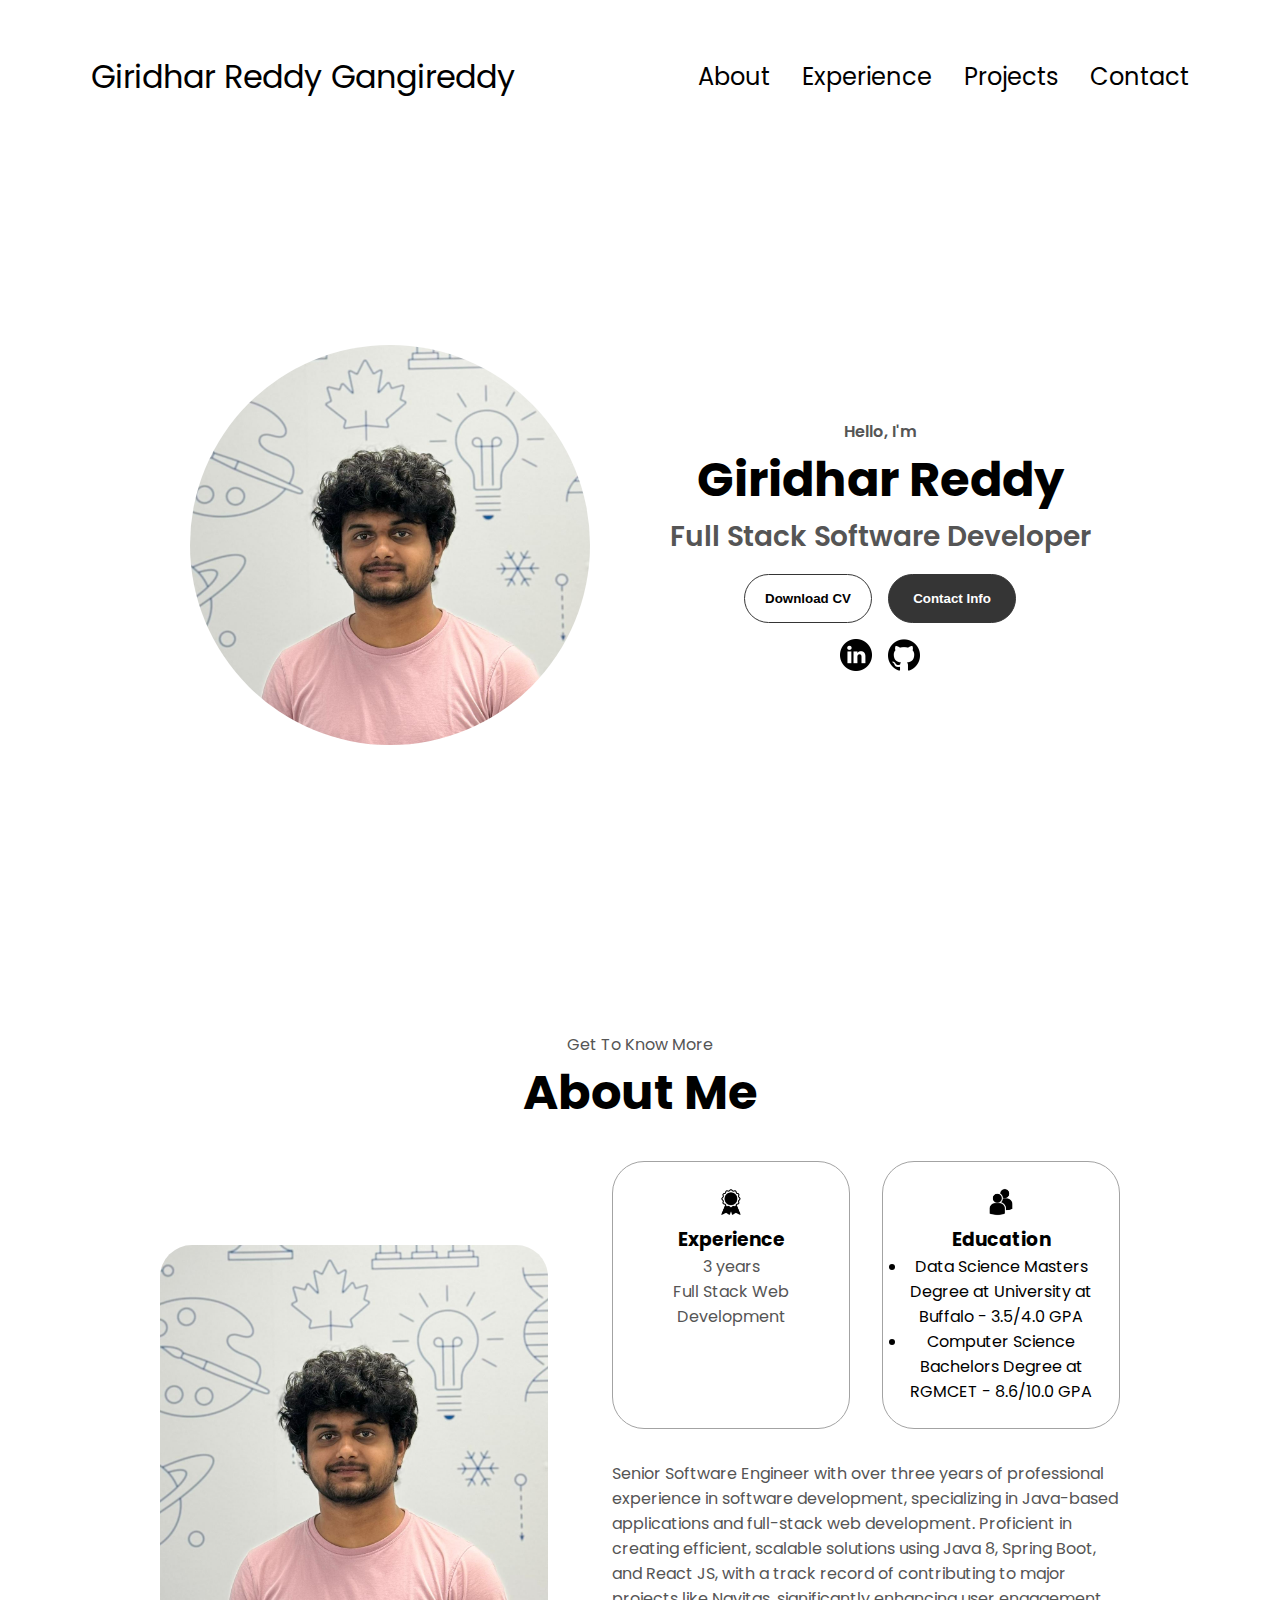
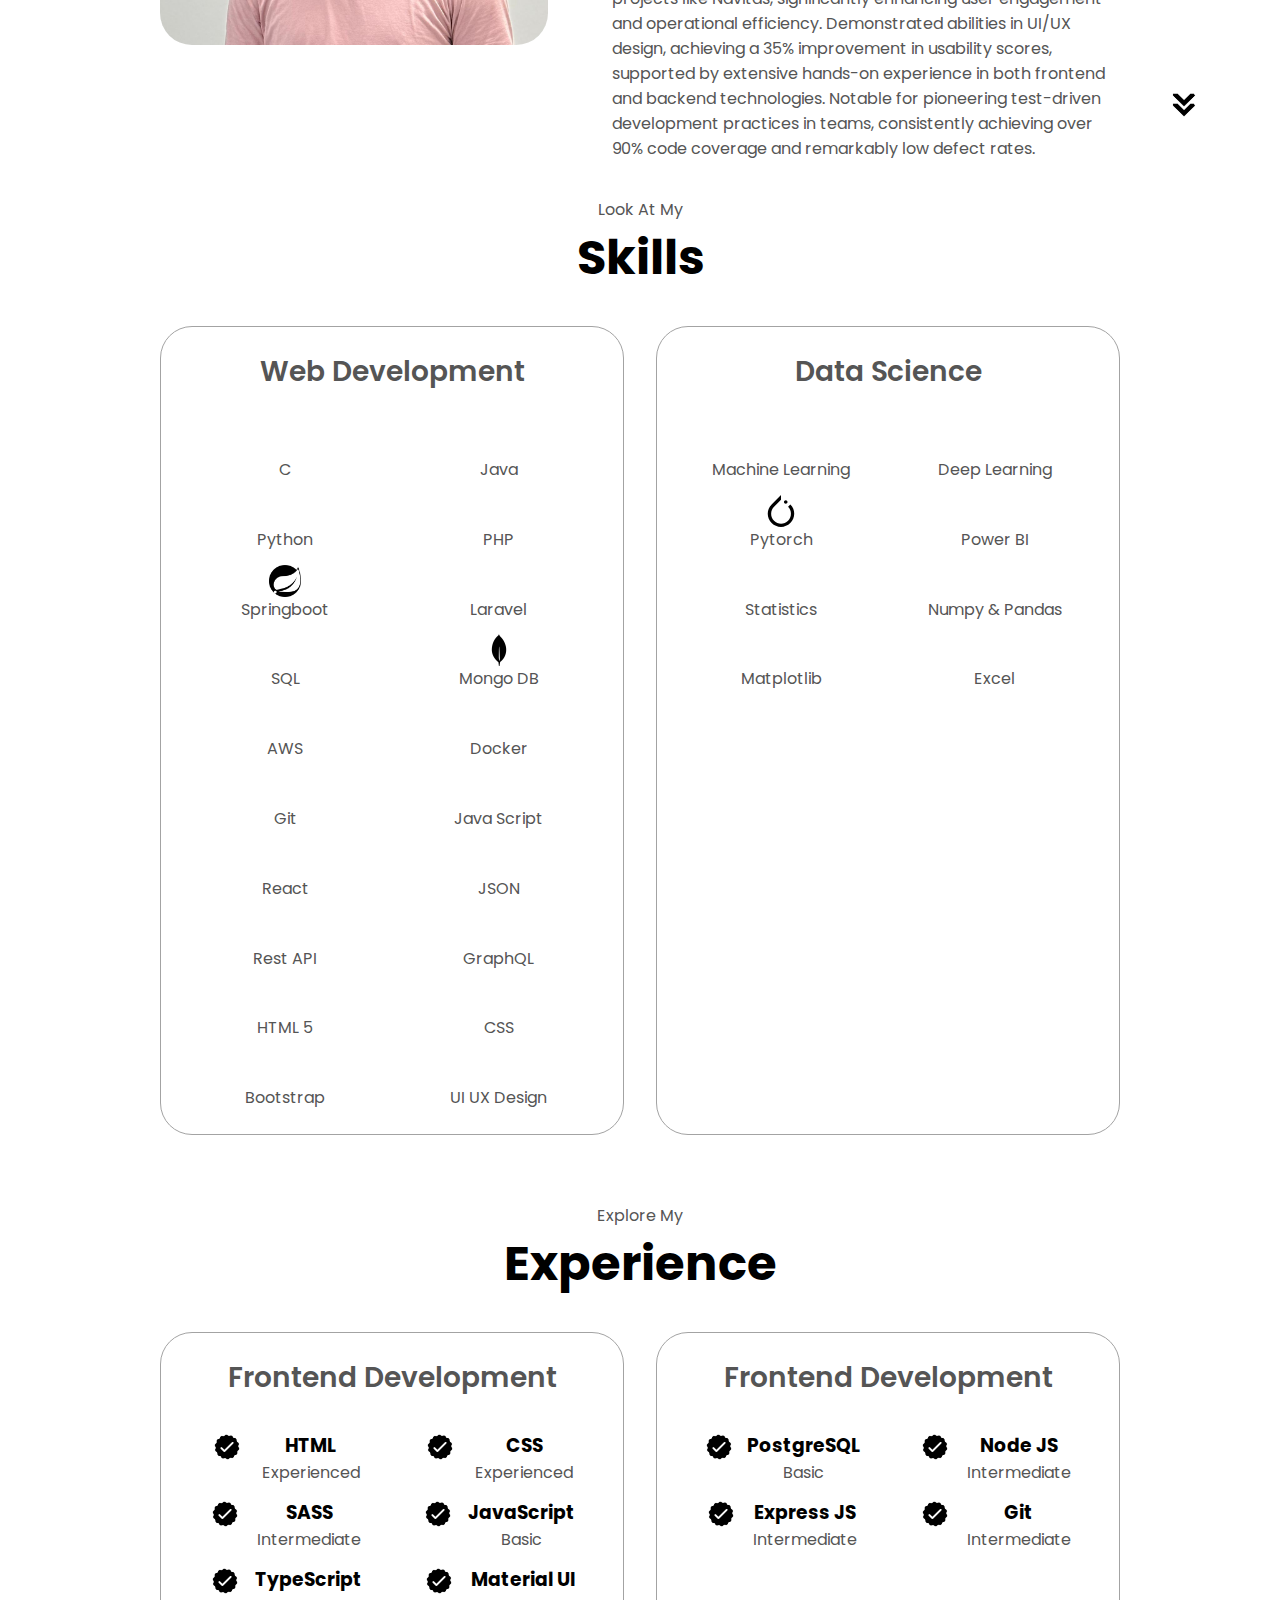
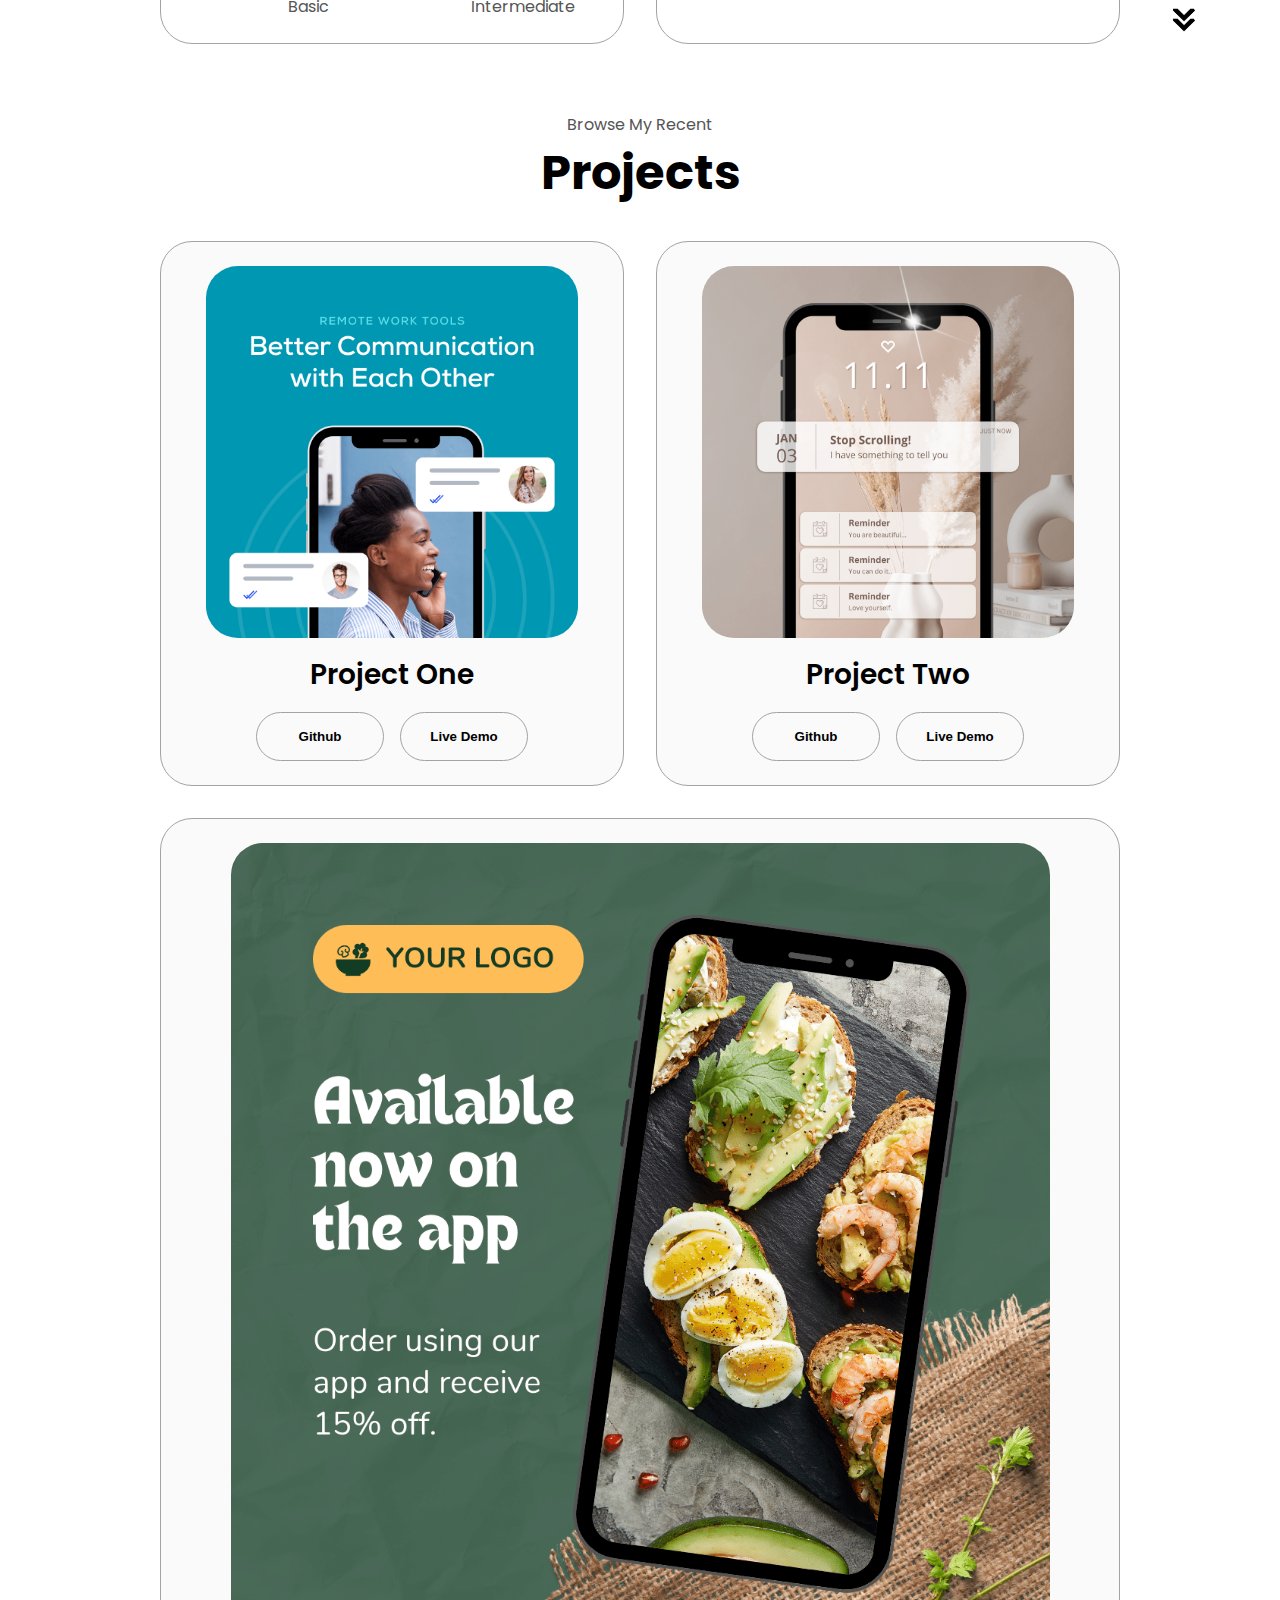
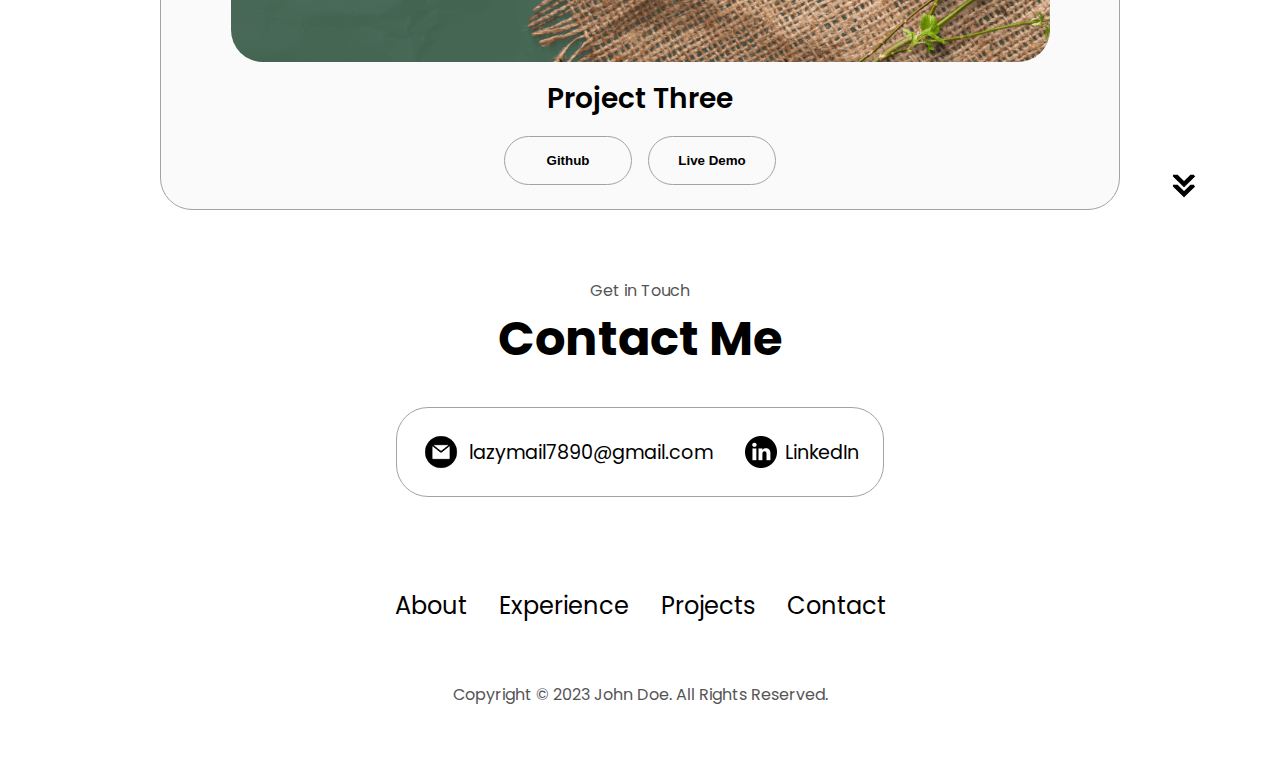
==== index.html @ 52050345 "Initial commit." ====
<!DOCTYPE html>
<html lang="en">
  <head>
    <meta charset="UTF-8" />
    <meta http-equiv="X-UA-Compatible" content="IE=edge" />
    <meta name="viewport" content="width=device-width, initial-scale=1.0" />
    <title>My Portfolio</title>
    <link rel="stylesheet" href="style.css" />
    <link rel="stylesheet" href="mediaqueries.css" />

    <link rel="stylesheet" href="https://cdnjs.cloudflare.com/ajax/libs/font-awesome/6.5.2/css/all.min.css" 
    integrity="sha512-SnH5WK+bZxgPHs44uWIX+LLJAJ9/2PkPKZ5QiAj6Ta86w+fsb2TkcmfRyVX3pBnMFcV7oQPJkl9QevSCWr3W6A==" 
    crossorigin="anonymous" referrerpolicy="no-referrer" />
  </head>
  <body>
    <nav id="desktop-nav">
      <div class="logo">Giridhar Reddy Gangireddy</div>
      <div>
        <ul class="nav-links">
          <li><a href="#about">About</a></li>
          <li><a href="#experience">Experience</a></li>
          <li><a href="#projects">Projects</a></li>
          <li><a href="#contact">Contact</a></li>
        </ul>
      </div>
    </nav>
    <nav id="hamburger-nav">
      <div class="logo">Giridhar Reddy Gangireddy</div>
      <div class="hamburger-menu">
        <div class="hamburger-icon" onclick="toggleMenu()">
          <span></span>
          <span></span>
          <span></span>
        </div>
        <div class="menu-links">
          <li><a href="#about" onclick="toggleMenu()">About</a></li>
          <li><a href="#experience" onclick="toggleMenu()">Experience</a></li>
          <li><a href="#projects" onclick="toggleMenu()">Projects</a></li>
          <li><a href="#contact" onclick="toggleMenu()">Contact</a></li>
        </div>
      </div>
    </nav>
    <section id="profile">
      <div class="section__pic-container1">
        <img style="display: inline; height: 100%; width: 100%;" src="./assets/profile-pic.jpg" alt="Giridhar Reddy profile picture" />
      </div>
      <div class="section__text">
        <p class="section__text__p1">Hello, I'm</p>
        <h1 class="title">Giridhar Reddy</h1>
        <p class="section__text__p2">Full Stack Software Developer</p>
        <div class="btn-container">
          <button
            class="btn btn-color-2"
            onclick="window.open('./assets/resumenew.pdf')"
          >
            Download CV
          </button>
          <button class="btn btn-color-1" onclick="location.href='./#contact'">
            Contact Info
          </button>
        </div>
        <div id="socials-container">
          <img
            src="./assets/linkedin.png"
            alt="My LinkedIn profile"
            class="icon"
            onclick="location.href='https://www.linkedin.com/in/giridhar-reddy/'"
          />
          <img
            src="./assets/github.png"
            alt="My Github profile"
            class="icon"
            onclick="location.href='https://github.com/giridhargg'"
          />
        </div>
      </div>
    </section>
    <section id="about">
      <p class="section__text__p1">Get To Know More</p>
      <h1 class="title">About Me</h1>
      <div class="section-container">
        <div class="section__pic-container2">
          <img
            src="./assets/profile-pic.jpg"
            alt="Profile picture"
            class="about-pic"
          />
        </div>
        <div class="about-details-container">
          <div class="about-containers">
            <div class="details-container">
              <img
                src="./assets/experience.png"
                alt="Experience icon"
                class="icon"
              />
              <h3>Experience</h3>
              <p>3 years <br />Full Stack Web Development</p>
            </div>
            <div class="details-container">
              <img
                src="./assets/education.png"
                alt="Education icon"
                class="icon"
              />
              <h3>Education</h3>
              <li>Data Science Masters Degree at University at Buffalo - 3.5/4.0 GPA</li>
              <li>Computer Science Bachelors Degree at RGMCET - 8.6/10.0 GPA</li>
              <!-- <p>Data Science Masters Degree at University at Buffalo - 3.5/4.0<br />Computer Science Bachelors Degree at RGMCET - 8.6/10.0</p> -->
            </div>
          </div>
          <div class="text-container">
            <p>
              Senior Software Engineer with over three years of professional experience in software development, 
              specializing in Java-based applications and full-stack web development. Proficient in creating efficient, 
              scalable solutions using Java 8, Spring Boot, and React JS, with a track record of contributing to major projects 
              like Navitas, significantly enhancing user engagement and operational efficiency. Demonstrated abilities in UI/UX design, 
              achieving a 35% improvement in usability scores, supported by extensive hands-on experience in both frontend and backend 
              technologies. Notable for pioneering test-driven development practices in teams, consistently achieving over 90% code 
              coverage and remarkably low defect rates.
            </p>
          </div>
        </div>
      </div>
      <img
        src="./assets/arrow.png"
        alt="Arrow icon"
        class="icon arrow"
        onclick="location.href='./#experience'"
      />
    </section>



    <section id="skills">
      <p class="section__text__p1">Look At My</p>
      <h1 class="title">Skills</h1>
      <div class="experience-details-container">
        <div class="about-containers">
          <div class="details-container">
            <h2 class="experience-sub-title">Web Development</h2>
            <div class="article-container">
              <article>             
                <div class="skill-container">
                  <i class="fa-brands fa-c icon fa-2x"></i>
                  <p>C</p>
                </div>
              </article>
              <article>             
                <div class="skill-container">
                  <i class="fa-brands fa-java icon fa-2x"></i>
                  <p>Java</p>
                </div>
              </article>
              <article>             
                <div class="skill-container">
                  <i class="fa-brands fa-python icon fa-2x"></i>
                  <p>Python</p>
                </div>
              </article>
              <article>             
                <div class="skill-container">
                  <i class="fa-brands fa-python icon fa-2x"></i>
                  <p>PHP</p>
                </div>
              </article>
              <article>
                <div class="skill-container">
                  <img
                    src="./assets/springboot.png"
                    alt="Experience icon"
                    class="icon"
                  />
                  <!-- <h3>SASS</h3> -->
                  <p>Springboot</p>
                </div>
              </article>
              <article>             
                <div class="skill-container">
                  <i class="fa-brands fa-laravel icon fa-2x"></i>
                  <p>Laravel</p>
                </div>
              </article>
              <article>             
                <div class="skill-container">
                  <i class="fa-solid fa-database icon fa-2x"></i>
                  <p>SQL</p>
                </div>
              </article>
              <article>             
                <div class="skill-container">
                  <img
                    src="./assets/mongodb-icon.png"
                    alt="Experience icon"
                    class="icon"
                  />
                  <p>Mongo DB</p>
                </div>
              </article>
              <article>             
                <div class="skill-container">
                  <i class="fa-brands fa-aws icon fa-2x"></i>
                  <p>AWS</p>
                </div>
              </article>
              <article>             
                <div class="skill-container">
                  <i class="fa-brands fa-docker icon fa-2x"></i>
                  <p>Docker</p>
                </div>
              </article>
              <article>             
                <div class="skill-container">
                  <i class="fa-brands fa-github icon fa-2x"></i>
                  <p>Git</p>
                </div>
              </article>
              <article>             
                <div class="skill-container">
                  <i class="fa-brands fa-js icon fa-2x"></i>
                  <p>Java Script</p>
                </div>
              </article>
              <article>             
                <div class="skill-container">
                  <i class="fa-brands fa-react icon fa-2x"></i>
                  <p>React</p>
                </div>
              </article>
              <article>             
                <div class="skill-container">
                  <i class="fa-solid fa-code icon fa-2x"></i>
                  <p>JSON</p>
                </div>
              </article>
              <article>             
                <div class="skill-container">
                  <i class="fa-solid fa-gears icon fa-2x"></i>
                  <p>Rest API</p>
                </div>
              </article>
              <article>             
                <div class="skill-container">
                  <i class="fa-solid fa-circle-nodes icon fa-2x"></i>
                  <p>GraphQL</p>
                </div>
              </article>
              <article>             
                <div class="skill-container">
                  <i class="fa-brands fa-html5 icon fa-2x"></i>
                  <p>HTML 5</p>
                </div>
              </article>
              <article>             
                <div class="skill-container">
                  <i class="fa-brands fa-css3-alt icon fa-2x"></i>
                  <p>CSS</p>
                </div>
              </article>
              <article>             
                <div class="skill-container">
                  <i class="fa-brands fa-bootstrap icon fa-2x"></i>
                  <p>Bootstrap</p>
                </div>
              </article>
              <article>             
                <div class="skill-container">
                  <i class="fa-brands fa-uikit icon fa-2x"></i>
                  <p>UI UX Design</p>
                </div>
              </article>
            </div>
          </div>
          
          <div class="details-container">
            <h2 class="experience-sub-title">Data Science</h2>
            <div class="article-container">
              <article>             
                <div class="skill-container">
                  <i class="fa-solid fa-microchip icon fa-2x"></i>
                  <p>Machine Learning</p>
                </div>
              </article>
              <article>             
                <div class="skill-container">
                  <i class="fa-solid fa-code-branch icon fa-2x"></i>
                  <p>Deep Learning</p>
                </div>
              </article>
              <article>             
                <div class="skill-container">
                  <img
                    src="./assets/pytorch-icon.svg"
                    alt="Experience icon"
                    class="icon"
                  />
                  <p>Pytorch</p>
                </div>
              </article>
              <article>             
                <div class="skill-container">
                  <i class="fa-solid fa-chart-area icon fa-2x"></i>
                  <p>Power BI</p>
                </div>
              </article>
              <article>             
                <div class="skill-container">
                  <i class="fa-solid fa-chart-simple icon fa-2x"></i>
                  <p>Statistics</p>
                </div>
              </article>
              <article>             
                <div class="skill-container">
                  <i class="fa-solid fa-cubes icon fa-2x"></i>
                  <p>Numpy & Pandas</p>
                </div>
              </article>
              <article>             
                <div class="skill-container">
                  <i class="fa-solid fa-chart-pie icon fa-2x"></i>
                  <p>Matplotlib</p>
                </div>
              </article>
              <article>             
                <div class="skill-container">
                  <i class="fa-solid fa-file-excel icon fa-2x"></i>
                  <p>Excel</p>
                </div>
              </article>
            </div>
          </div>

        </div>
      </div>
      <img
        src="./assets/arrow.png"
        alt="Arrow icon"
        class="icon arrow"
        onclick="location.href='./#projects'"
      />
    </section>




    <section id="experience">
      <p class="section__text__p1">Explore My</p>
      <h1 class="title">Experience</h1>
      <div class="experience-details-container">
        <div class="about-containers">
          <div class="details-container">
            <h2 class="experience-sub-title">Frontend Development</h2>
            <div class="article-container">
              <article>
                <img
                  src="./assets/checkmark.png"
                  alt="Experience icon"
                  class="icon"
                />
                <div>
                  <h3>HTML</h3>
                  <p>Experienced</p>
                </div>
              </article>
              <article>
                <img
                  src="./assets/checkmark.png"
                  alt="Experience icon"
                  class="icon"
                />
                <div>
                  <h3>CSS</h3>
                  <p>Experienced</p>
                </div>
              </article>
              <article>
                <img
                  src="./assets/checkmark.png"
                  alt="Experience icon"
                  class="icon"
                />
                <div>
                  <h3>SASS</h3>
                  <p>Intermediate</p>
                </div>
              </article>
              <article>
                <img
                  src="./assets/checkmark.png"
                  alt="Experience icon"
                  class="icon"
                />
                <div>
                  <h3>JavaScript</h3>
                  <p>Basic</p>
                </div>
              </article>
              <article>
                <img
                  src="./assets/checkmark.png"
                  alt="Experience icon"
                  class="icon"
                />
                <div>
                  <h3>TypeScript</h3>
                  <p>Basic</p>
                </div>
              </article>
              <article>
                <img
                  src="./assets/checkmark.png"
                  alt="Experience icon"
                  class="icon"
                />
                <div>
                  <h3>Material UI</h3>
                  <p>Intermediate</p>
                </div>
              </article>
            </div>
          </div>
          <div class="details-container">
            <h2 class="experience-sub-title">Frontend Development</h2>
            <div class="article-container">
              <article>
                <img
                  src="./assets/checkmark.png"
                  alt="Experience icon"
                  class="icon"
                />
                <div>
                  <h3>PostgreSQL</h3>
                  <p>Basic</p>
                </div>
              </article>
              <article>
                <img
                  src="./assets/checkmark.png"
                  alt="Experience icon"
                  class="icon"
                />
                <div>
                  <h3>Node JS</h3>
                  <p>Intermediate</p>
                </div>
              </article>
              <article>
                <img
                  src="./assets/checkmark.png"
                  alt="Experience icon"
                  class="icon"
                />
                <div>
                  <h3>Express JS</h3>
                  <p>Intermediate</p>
                </div>
              </article>
              <article>
                <img
                  src="./assets/checkmark.png"
                  alt="Experience icon"
                  class="icon"
                />
                <div>
                  <h3>Git</h3>
                  <p>Intermediate</p>
                </div>
              </article>
            </div>
          </div>
        </div>
      </div>
      <img
        src="./assets/arrow.png"
        alt="Arrow icon"
        class="icon arrow"
        onclick="location.href='./#projects'"
      />
    </section>
    <section id="projects">
      <p class="section__text__p1">Browse My Recent</p>
      <h1 class="title">Projects</h1>
      <div class="experience-details-container">
        <div class="about-containers">
          <div class="details-container color-container">
            <div class="article-container">
              <img
                src="./assets/project-1.png"
                alt="Project 1"
                class="project-img"
              />
            </div>
            <h2 class="experience-sub-title project-title">Project One</h2>
            <div class="btn-container">
              <button
                class="btn btn-color-2 project-btn"
                onclick="location.href='https://github.com/'"
              >
                Github
              </button>
              <button
                class="btn btn-color-2 project-btn"
                onclick="location.href='https://github.com/'"
              >
                Live Demo
              </button>
            </div>
          </div>
          <div class="details-container color-container">
            <div class="article-container">
              <img
                src="./assets/project-2.png"
                alt="Project 2"
                class="project-img"
              />
            </div>
            <h2 class="experience-sub-title project-title">Project Two</h2>
            <div class="btn-container">
              <button
                class="btn btn-color-2 project-btn"
                onclick="location.href='https://github.com/'"
              >
                Github
              </button>
              <button
                class="btn btn-color-2 project-btn"
                onclick="location.href='https://github.com/'"
              >
                Live Demo
              </button>
            </div>
          </div>
          <div class="details-container color-container">
            <div class="article-container">
              <img
                src="./assets/project-3.png"
                alt="Project 3"
                class="project-img"
              />
            </div>
            <h2 class="experience-sub-title project-title">Project Three</h2>
            <div class="btn-container">
              <button
                class="btn btn-color-2 project-btn"
                onclick="location.href='https://github.com/'"
              >
                Github
              </button>
              <button
                class="btn btn-color-2 project-btn"
                onclick="location.href='https://github.com/'"
              >
                Live Demo
              </button>
            </div>
          </div>
        </div>
      </div>
      <img
        src="./assets/arrow.png"
        alt="Arrow icon"
        class="icon arrow"
        onclick="location.href='./#contact'"
      />
    </section>
    <section id="contact">
      <p class="section__text__p1">Get in Touch</p>
      <h1 class="title">Contact Me</h1>
      <div class="contact-info-upper-container">
        <div class="contact-info-container">
          <img
            src="./assets/email.png"
            alt="Email icon"
            class="icon contact-icon email-icon"
          />
          <p><a href="mailto:lazymail7890@gmail.com">lazymail7890@gmail.com</a></p>
        </div>
        <div class="contact-info-container">
          <img
            src="./assets/linkedin.png"
            alt="LinkedIn icon"
            class="icon contact-icon"
          />
          <p><a href="https://www.linkedin.com/in/giridhar-reddy/">LinkedIn</a></p>
        </div>
      </div>
    </section>
    <footer>
      <nav>
        <div class="nav-links-container">
          <ul class="nav-links">
            <li><a href="#about">About</a></li>
            <li><a href="#experience">Experience</a></li>
            <li><a href="#projects">Projects</a></li>
            <li><a href="#contact">Contact</a></li>
          </ul>
        </div>
      </nav>
      <p>Copyright &#169; 2023 John Doe. All Rights Reserved.</p>
    </footer>
    <script src="script.js"></script>
  </body>
</html>
---- style.css ----
/* GENERAL */

@import url("https://fonts.googleapis.com/css2?family=Poppins:wght@300;400;500;600&display=swap");

* {
  margin: 0;
  padding: 0;
}

body {
  font-family: "Poppins", sans-serif;
}

html {
  scroll-behavior: smooth;
}

p {
  color: rgb(85, 85, 85);
}

/* TRANSITION */

a,
.btn {
  transition: all 300ms ease;
}

/* DESKTOP NAV */

nav,
.nav-links {
  display: flex;
}

nav {
  justify-content: space-around;
  align-items: center;
  height: 17vh;
}

.nav-links {
  gap: 2rem;
  list-style: none;
  font-size: 1.5rem;
}

a {
  color: black;
  text-decoration: none;
  text-decoration-color: white;
}

a:hover {
  color: grey;
  text-decoration: underline;
  text-underline-offset: 1rem;
  text-decoration-color: rgb(181, 181, 181);
}

.logo {
  font-size: 2rem;
}

.logo:hover {
  cursor: default;
}

/* HAMBURGER MENU */

#hamburger-nav {
  display: none;
}

.hamburger-menu {
  position: relative;
  display: inline-block;
}

.hamburger-icon {
  display: flex;
  flex-direction: column;
  justify-content: space-between;
  height: 24px;
  width: 30px;
  cursor: pointer;
}

.hamburger-icon span {
  width: 100%;
  height: 2px;
  background-color: black;
  transition: all 0.3 ease-in-out;
}

.menu-links {
  position: absolute;
  top: 100%;
  right: 0;
  background-color: white;
  width: fit-content;
  max-height: 0;
  overflow: hidden;
  transition: all 0.3 ease-in-out;
}

.menu-links a {
  display: block;
  padding: 10px;
  text-align: center;
  font-size: 1.5rem;
  color: black;
  text-decoration: none;
  transition: all 0.3 ease-in-out;
}

.menu-links li {
  list-style: none;
}

.menu-links.open {
  max-height: 300px;
}

.hamburger-icon.open span:first-child {
  transform: rotate(45deg) translate(10px, 5px);
}

.hamburger-icon.open span:nth-child(2) {
  opacity: 0;
}

.hamburger-icon.open span:last-child {
  transform: rotate(-45deg) translate(10px, -5px);
}

.hamburger-icon span:first-child {
  transform: none;
}

.hamburger-icon span:first-child {
  opacity: 1;
}

.hamburger-icon span:first-child {
  transform: none;
}

/* SECTIONS */

section {
  padding-top: 4vh;
  /* height: 96vh; */
  margin: 0 10rem;
  box-sizing: border-box;
  min-height: fit-content;
}

.section-container {
  display: flex;
}

/* PROFILE SECTION */

#profile {
  display: flex;
  justify-content: center;
  gap: 5rem;
  height: 80vh;
}

.section__pic-container1 {
  display: flex;
  height: 400px;
  width: 400px;
  margin: auto 0;
  border-radius: 50%;
  overflow: hidden;
}

.section__text {
  align-self: center;
  text-align: center;
}

.section__text p {
  font-weight: 600;
}

.section__text__p1 {
  text-align: center;
}

.section__text__p2 {
  font-size: 1.75rem;
  margin-bottom: 1rem;
}

.title {
  font-size: 3rem;
  text-align: center;
}

#socials-container {
  display: flex;
  justify-content: center;
  margin-top: 1rem;
  gap: 1rem;
}

/* ICONS */

.icon {
  cursor: pointer;
  height: 2rem;
}

/* BUTTONS */

.btn-container {
  display: flex;
  justify-content: center;
  gap: 1rem;
}

.btn {
  font-weight: 600;
  transition: all 300ms ease;
  padding: 1rem;
  width: 8rem;
  border-radius: 2rem;
}

.btn-color-1,
.btn-color-2 {
  border: rgb(53, 53, 53) 0.1rem solid;
}

.btn-color-1:hover,
.btn-color-2:hover {
  cursor: pointer;
}

.btn-color-1,
.btn-color-2:hover {
  background: rgb(53, 53, 53);
  color: white;
}

.btn-color-1:hover {
  background: rgb(0, 0, 0);
}

.btn-color-2 {
  background: none;
}

.btn-color-2:hover {
  border: rgb(255, 255, 255) 0.1rem solid;
}

.btn-container {
  gap: 1rem;
}

/* ABOUT SECTION */

#about {
  position: relative;
}

.about-containers {
  gap: 2rem;
  margin-bottom: 2rem;
  margin-top: 2rem;
}

.about-details-container {
  justify-content: center;
  flex-direction: column;
}

.about-containers,
.about-details-container {
  display: flex;
}

.about-pic {
  border-radius: 2rem;
}

.arrow {
  position: absolute;
  right: -5rem;
  bottom: 2.5rem;
}

.details-container {
  padding: 1.5rem;
  flex: 1;
  background: white;
  border-radius: 2rem;
  border: rgb(53, 53, 53) 0.1rem solid;
  border-color: rgb(163, 163, 163);
  text-align: center;
}

.section-container {
  gap: 4rem;
  height: 80%;
}

.section__pic-container2 {
  display: flex;
  height: 400px;
  width: 400px;
  margin: auto 0;
  height: 400px;
  width: 400px;
  margin: auto 0;
  border-radius: 50%;
}

/* EXPERIENCE SECTION */

#experience {
  position: relative;
}

.experience-sub-title {
  color: rgb(85, 85, 85);
  font-weight: 600;
  font-size: 1.75rem;
  margin-bottom: 2rem;
}

.experience-details-container {
  display: flex;
  justify-content: center;
  flex-direction: column;
}

.article-container {
  display: flex;
  /* text-align: initial; */
  flex-wrap: wrap;
  flex-direction: row;
  gap: 0.8rem;
  justify-content: space-around;
}

article {
  display: flex;
  width: 10rem;
  justify-content: space-around;
  gap: 0.5rem;
}

article .icon {
  cursor: default;
}

/* PROJECTS SECTION */

#projects {
  position: relative;
}

.color-container {
  border-color: rgb(163, 163, 163);
  background: rgb(250, 250, 250);
}

.project-img {
  border-radius: 2rem;
  width: 90%;
  height: 90%;
}

.project-title {
  margin: 1rem;
  color: black;
}

.project-btn {
  color: black;
  border-color: rgb(163, 163, 163);
}

/* CONTACT */

#contact {
  display: flex;
  justify-content: center;
  flex-direction: column;
  height: 70vh;
}

.contact-info-upper-container {
  display: flex;
  justify-content: center;
  border-radius: 2rem;
  border: rgb(53, 53, 53) 0.1rem solid;
  border-color: rgb(163, 163, 163);
  background: (250, 250, 250);
  margin: 2rem auto;
  padding: 0.5rem;
}

.contact-info-container {
  display: flex;
  align-items: center;
  justify-content: center;
  gap: 0.5rem;
  margin: 1rem;
}

.contact-info-container p {
  font-size: larger;
}

.contact-icon {
  cursor: default;
}

.email-icon {
  height: 2.5rem;
}

/* FOOTER SECTION */

footer {
  height: 26vh;
  margin: 0 1rem;
}

footer p {
  text-align: center;
}



.skill-container {
  display: inline-flex; 
  flex-direction: column; 
  align-items: center; 
  justify-content: center;
}
---- mediaqueries.css ----
@media screen and (max-width: 1400px) {
  #profile {
    height: 83vh;
    margin-bottom: 6rem;
  }
  .about-containers {
    flex-wrap: wrap;
  }
  #contact,
  #projects {
    height: fit-content;
  }
}

@media screen and (max-width: 1200px) {
  #desktop-nav {
    display: none;
  }
  #hamburger-nav {
    display: flex;
  }
  #experience,
  .experience-details-container {
    margin-top: 2rem;
  }
  #profile,
  .section-container {
    display: block;
  }
  .arrow {
    display: none;
  }
  section,
  .section-container {
    height: fit-content;
  }
  section {
    margin: 0 5%;
  }
  .section__pic-container {
    width: 275px;
    height: 275px;
    margin: 0 auto 2rem;
  }
  .about-containers {
    margin-top: 0;
  }
}

@media screen and (max-width: 600px) {
  #contact,
  footer {
    height: 40vh;
  }
  #profile {
    height: 83vh;
    margin-bottom: 0;
  }
  article {
    font-size: 1rem;
  }
  footer nav {
    height: fit-content;
    margin-bottom: 2rem;
  }
  .about-containers,
  .contact-info-upper-container,
  .btn-container {
    flex-wrap: wrap;
  }
  .contact-info-container {
    margin: 0;
  }
  .contact-info-container p,
  .nav-links li a {
    font-size: 1rem;
  }
  .experience-sub-title {
    font-size: 1.25rem;
  }
  .logo {
    font-size: 1.5rem;
  }
  .nav-links {
    flex-direction: column;
    gap: 0.5rem;
    text-align: center;
  }
  .section__pic-container {
    width: auto;
    height: 46vw;
    justify-content: center;
  }
  .section__text__p2 {
    font-size: 1.25rem;
  }
  .title {
    font-size: 2rem;
  }
  .text-container {
    text-align: justify;
  }
}
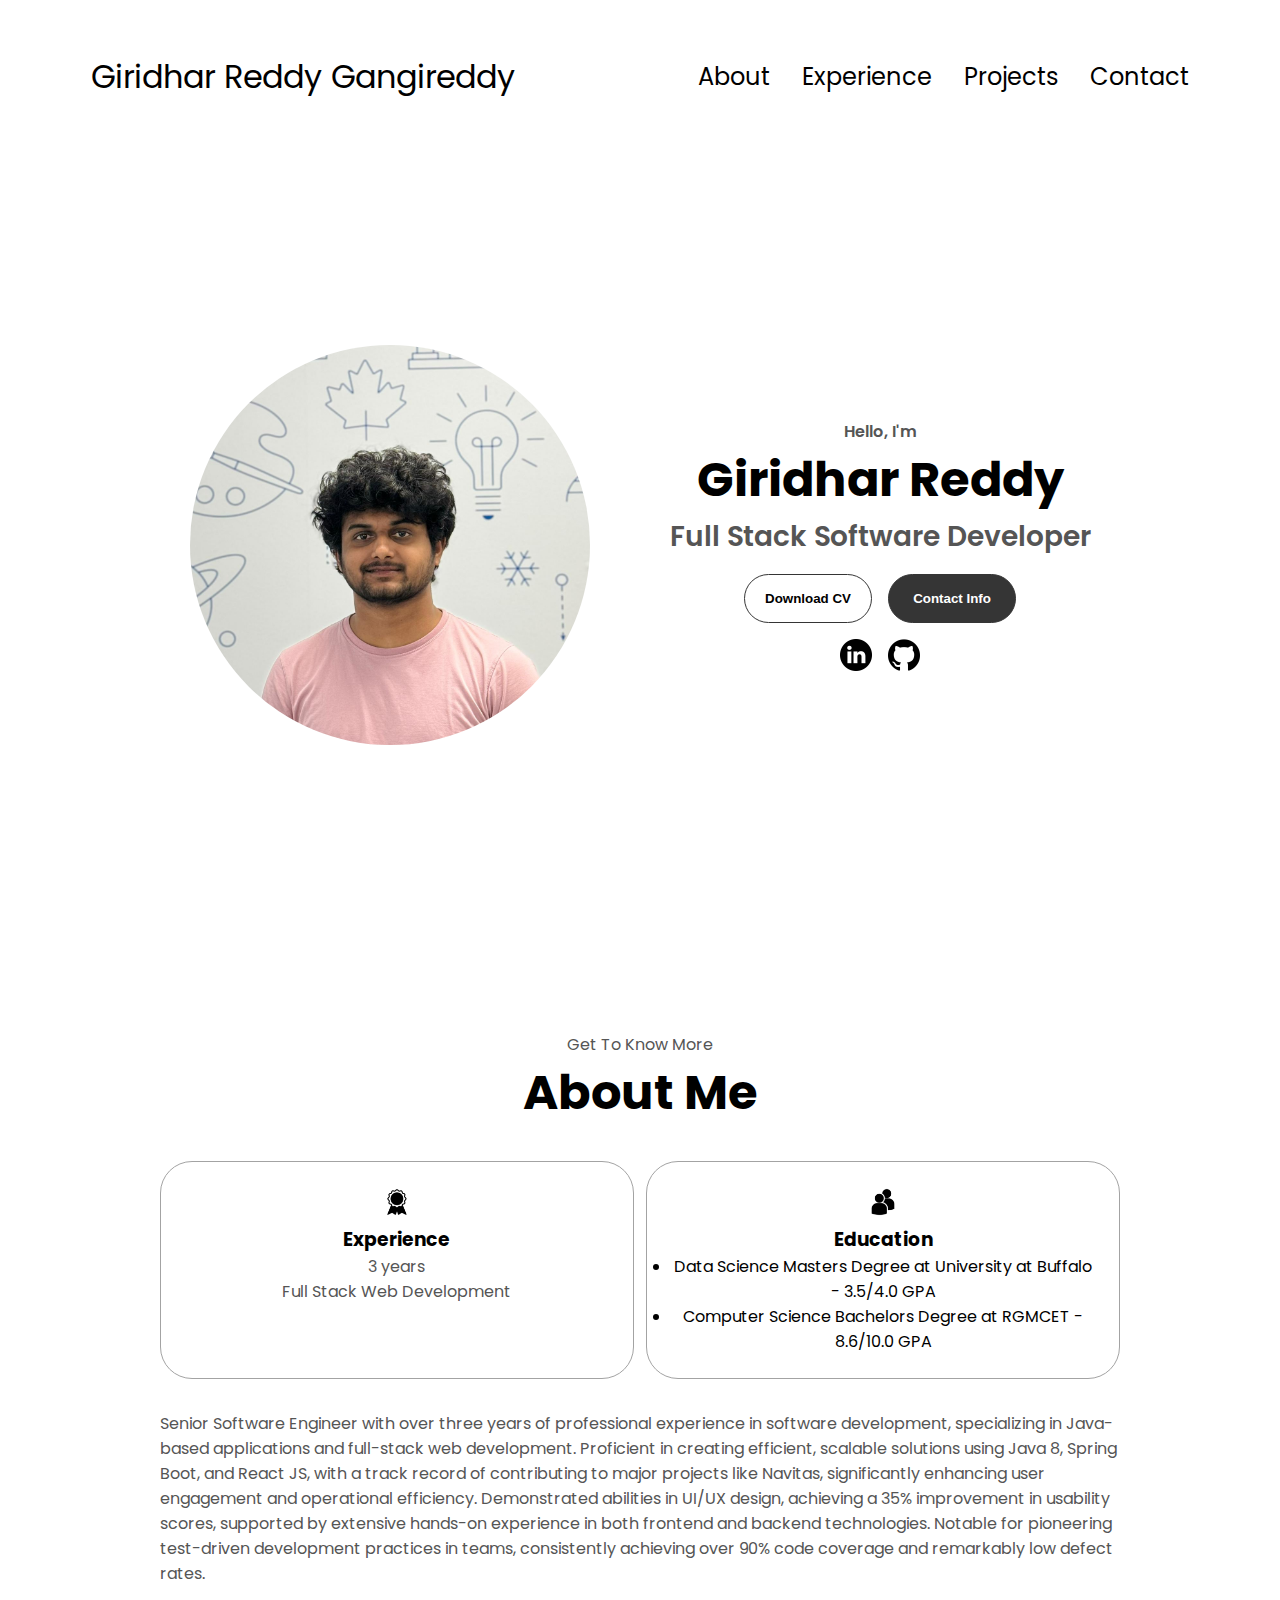
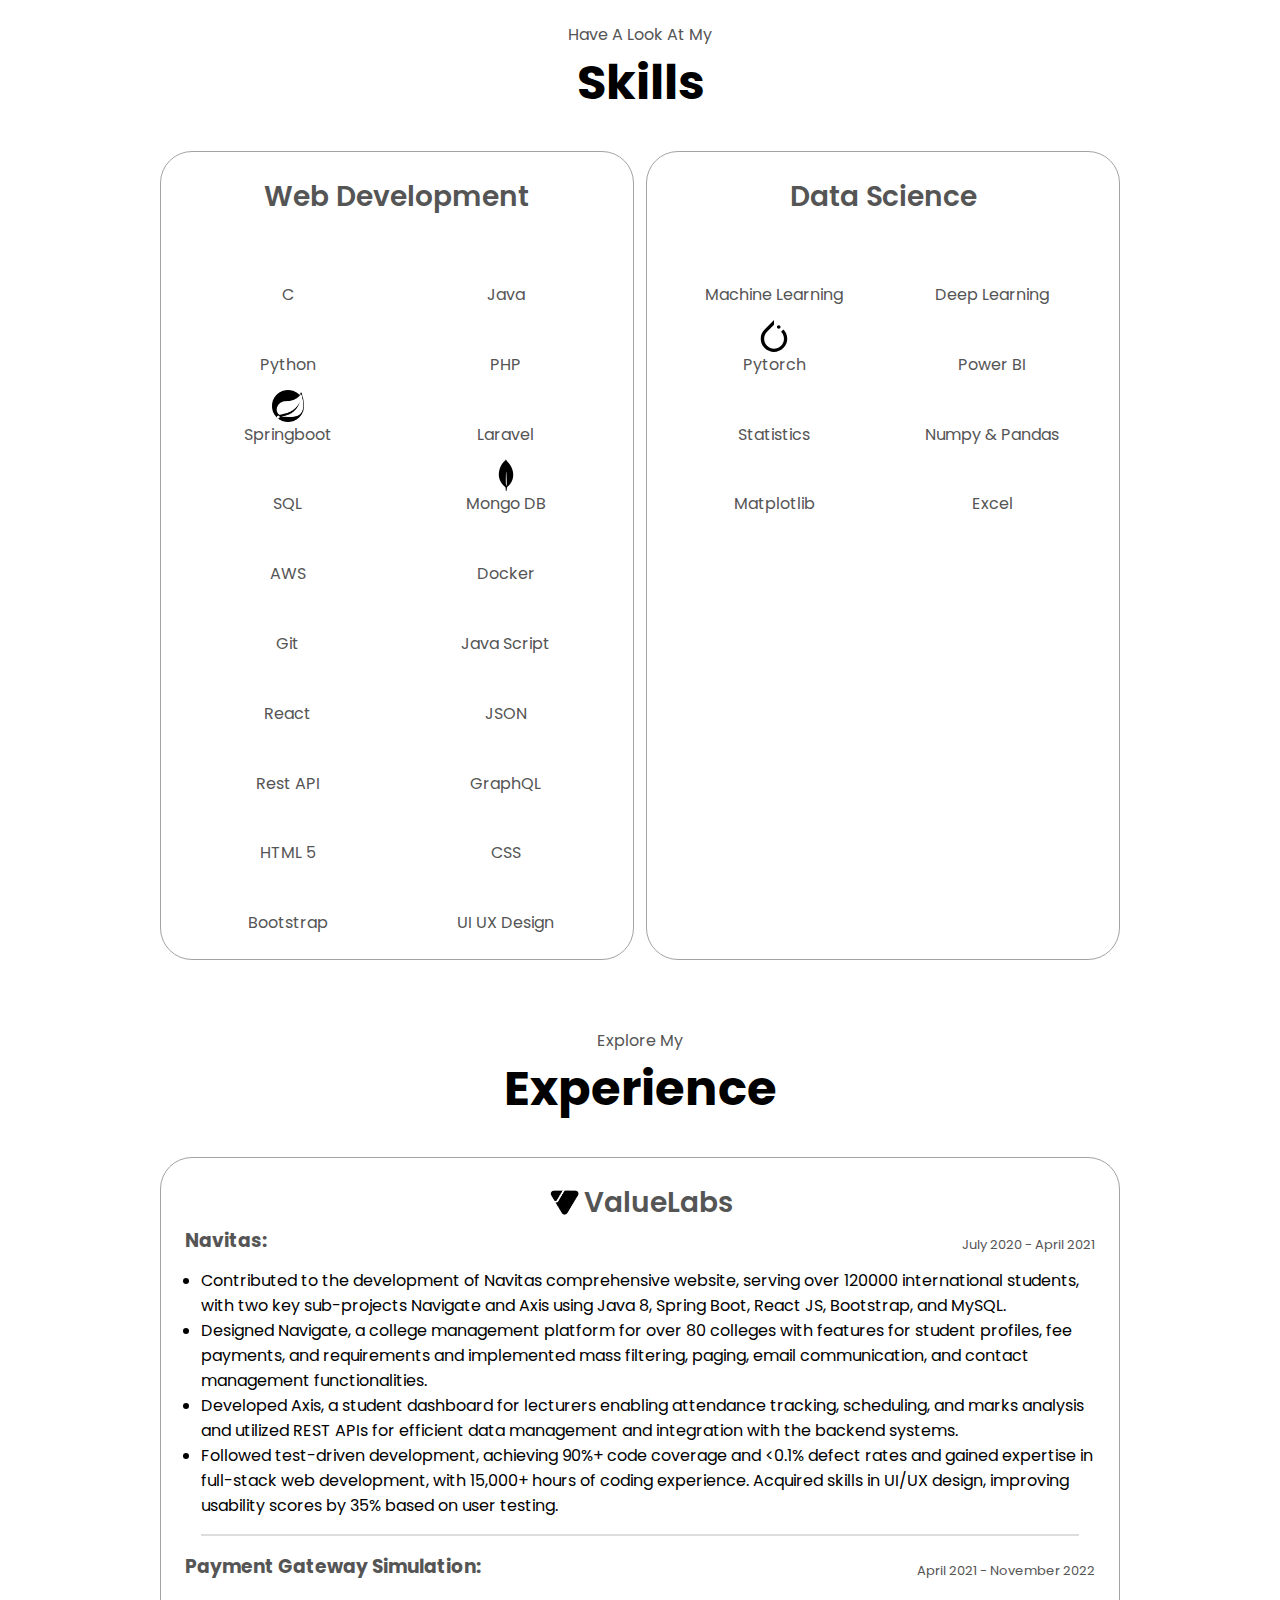
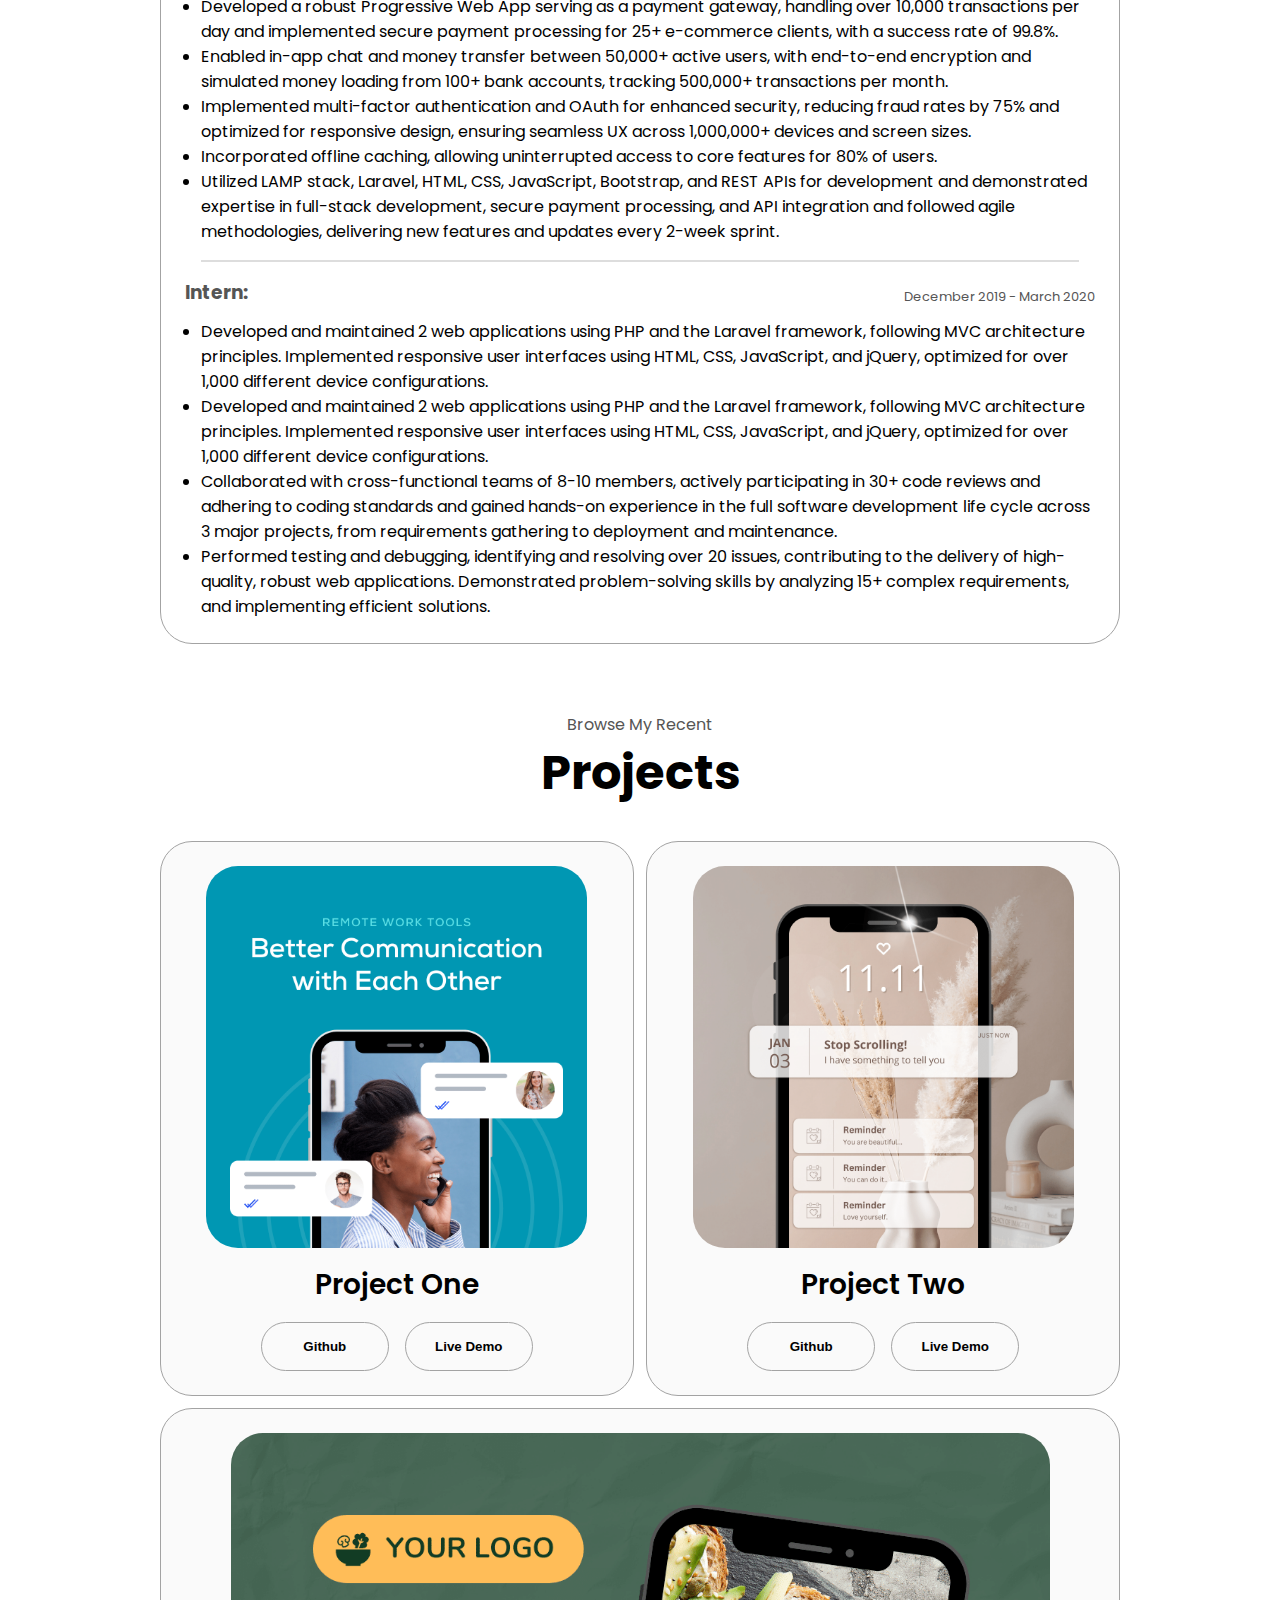
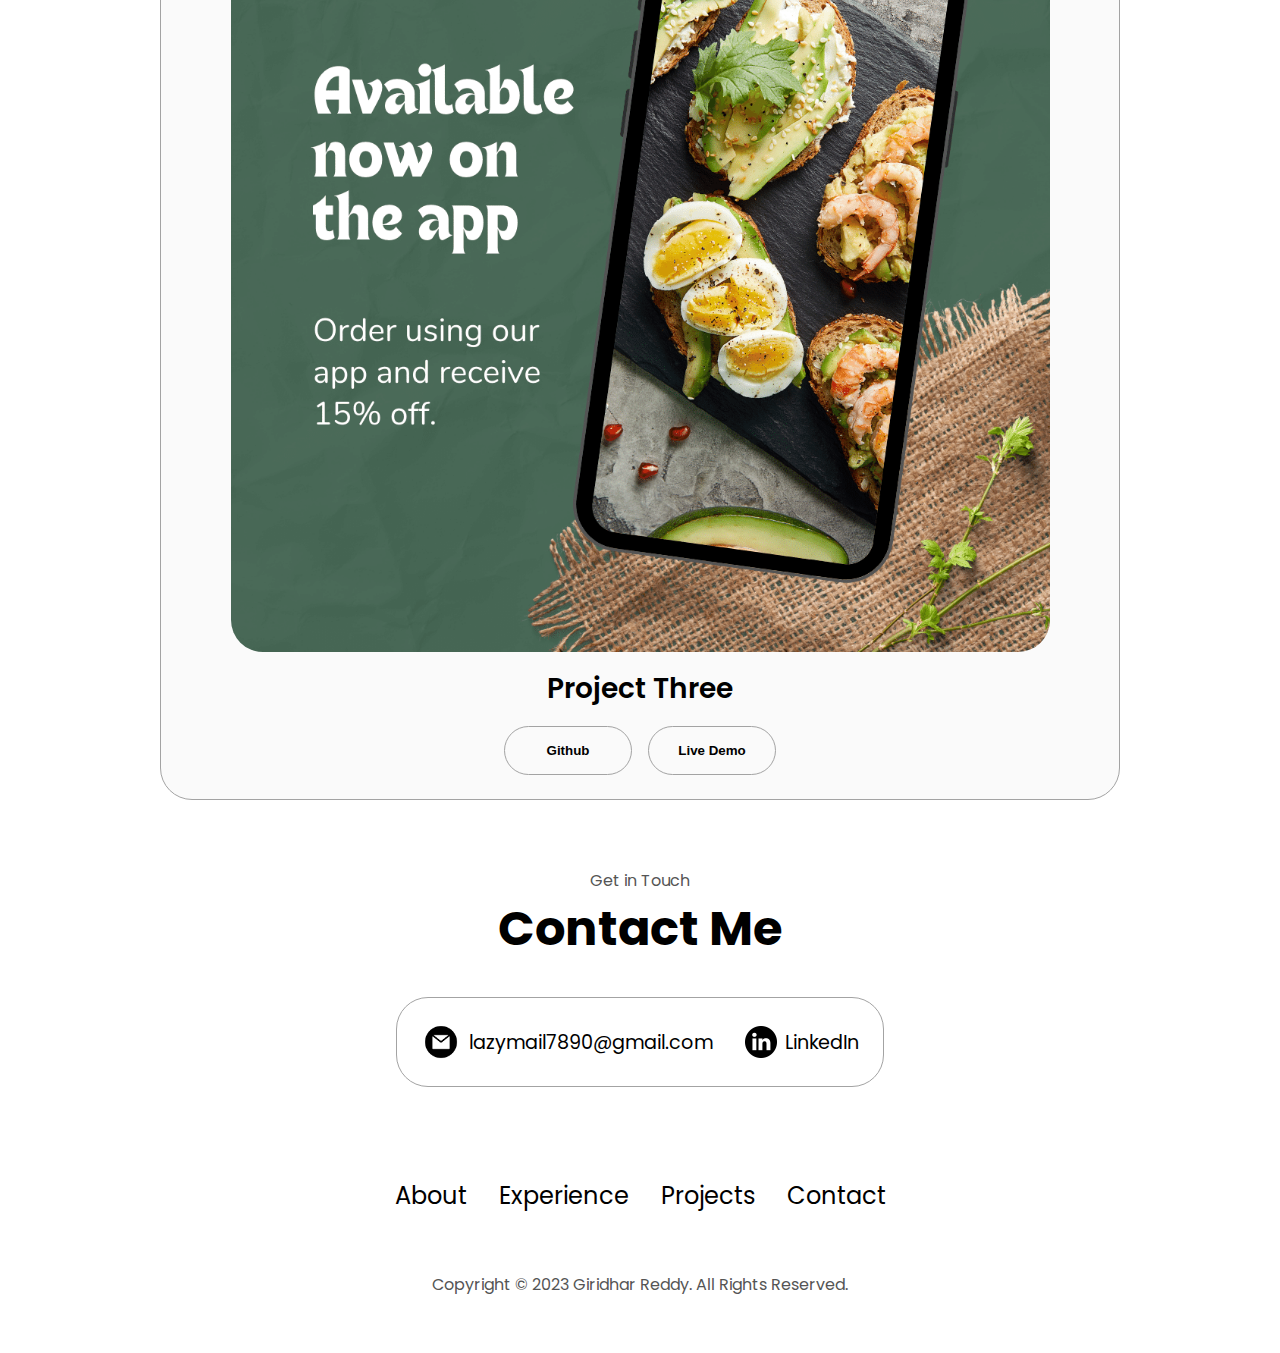
==== commit e1d81272: "improved" ====
--- a/index.html
+++ b/index.html
@@ -79,13 +79,13 @@
       <p class="section__text__p1">Get To Know More</p>
       <h1 class="title">About Me</h1>
       <div class="section-container">
-        <div class="section__pic-container2">
+        <!-- <div class="section__pic-container2">
           <img
             src="./assets/profile-pic.jpg"
             alt="Profile picture"
             class="about-pic"
           />
-        </div>
+        </div> -->
         <div class="about-details-container">
           <div class="about-containers">
             <div class="details-container">
@@ -122,18 +122,18 @@
           </div>
         </div>
       </div>
-      <img
+      <!-- <img
         src="./assets/arrow.png"
         alt="Arrow icon"
         class="icon arrow"
-        onclick="location.href='./#experience'"
-      />
+        onclick="location.href='./#skills'"
+      /> -->
     </section>
 
 
 
     <section id="skills">
-      <p class="section__text__p1">Look At My</p>
+      <p class="section__text__p1">Have A Look At My</p>
       <h1 class="title">Skills</h1>
       <div class="experience-details-container">
         <div class="about-containers">
@@ -299,13 +299,13 @@
               </article>
               <article>             
                 <div class="skill-container">
-                  <i class="fa-solid fa-chart-area icon fa-2x"></i>
+                  <i class="fa-solid fa-chart-simple icon fa-2x"></i>
                   <p>Power BI</p>
                 </div>
               </article>
               <article>             
                 <div class="skill-container">
-                  <i class="fa-solid fa-chart-simple icon fa-2x"></i>
+                  <i class="fa-solid fa-chart-pie icon fa-2x"></i>
                   <p>Statistics</p>
                 </div>
               </article>
@@ -317,7 +317,7 @@
               </article>
               <article>             
                 <div class="skill-container">
-                  <i class="fa-solid fa-chart-pie icon fa-2x"></i>
+                  <i class="fa-solid fa-chart-area icon fa-2x"></i>
                   <p>Matplotlib</p>
                 </div>
               </article>
@@ -332,150 +332,133 @@
 
         </div>
       </div>
-      <img
+      <!-- <img
+        src="./assets/arrow.png"
+        alt="Arrow icon"
+        class="icon "
+        style="background-color: red; right: -1px; position: relative;"
+        onclick="location.href='./#experience'"
+      /> -->
+    </section>
+
+
+
+
+    <section id="experience">
+      <p class="section__text__p1">Explore My</p>
+      <h1 class="title">Experience</h1>
+      <div class="experience-details-container">
+        <div class="about-containers" style="flex-direction: column;">
+          <div class="details-container">
+            <div style="display: inline-flex; flex-direction: row;">
+              <img
+                  src="./assets/valuelabs-icon.png"
+                  alt="Experience icon"
+                  class="icon"
+                  style="margin-top: 0.3rem;"
+                />
+              <h2 class="experience-sub-title" style="margin-bottom: 0;">ValueLabs</h2>
+            </div>
+            <div class="article-container">
+              <div style="width: 100%; display: flex; flex-direction: row; justify-content: space-between;">
+                <h3 style="text-align: left; color: rgb(85, 85, 85);display: inline;">Navitas:</h3>
+                <p style="align-self: flex-end; font-size: small;">July 2020 - April 2021</p>
+              </div>
+              <ul style="text-align: left; padding-left: 1rem;">
+                <li>
+                  Contributed to the development of Navitas comprehensive website, serving over 120000 international
+                  students, with two key sub-projects Navigate and Axis using Java 8, Spring Boot, React JS, Bootstrap,
+                  and MySQL.
+                </li>
+                <li>
+                  Designed Navigate, a college management platform for over 80 colleges with features for student
+                  profiles, fee payments, and requirements and implemented mass filtering, paging, email
+                  communication, and contact management functionalities.
+                </li>
+                <li>
+                  Developed Axis, a student dashboard for lecturers enabling attendance tracking, scheduling, and marks
+                  analysis and utilized REST APIs for efficient data management and integration with the backend
+                  systems.
+                </li>
+                <li>
+                  Followed test-driven development, achieving 90%+ code coverage and &lt0.1% defect rates and gained
+                  expertise in full-stack web development, with 15,000+ hours of coding experience. Acquired skills in
+                  UI/UX design, improving usability scores by 35% based on user testing.
+                </li>
+              </ul>
+            </div>
+            <div style="border-bottom: 2px solid #ddd; margin: 1rem;"></div>
+            <div class="article-container">
+              <div style="width: 100%; display: flex; flex-direction: row; justify-content: space-between;">
+                <h3 style="text-align: left; color: rgb(85, 85, 85);display: inline;">Payment Gateway Simulation:</h3>
+                <p style="align-self: flex-end; font-size: small;">April 2021 - November 2022</p>
+              </div>
+              <ul style="text-align: left; padding-left: 1rem;">
+                <li>
+                  Developed a robust Progressive Web App serving as a payment gateway, handling over 10,000
+                  transactions per day and implemented secure payment processing for 25+ e-commerce clients, with a
+                  success rate of 99.8%.
+                </li>
+                <li>
+                  Enabled in-app chat and money transfer between 50,000+ active users, with end-to-end encryption and
+                  simulated money loading from 100+ bank accounts, tracking 500,000+ transactions per month.
+
+                </li>
+                <li>
+                  Implemented multi-factor authentication and OAuth for enhanced security, reducing fraud rates by 75%
+                  and optimized for responsive design, ensuring seamless UX across 1,000,000+ devices and screen
+                  sizes.
+                </li>
+                <li>
+                  Incorporated offline caching, allowing uninterrupted access to core features for 80% of users.
+                </li>
+                <li>
+                  Utilized LAMP stack, Laravel, HTML, CSS, JavaScript, Bootstrap, and REST APIs for development and
+                  demonstrated expertise in full-stack development, secure payment processing, and API integration and
+                  followed agile methodologies, delivering new features and updates every 2-week sprint.
+                </li>
+              </ul>
+            </div>
+            <div style="border-bottom: 2px solid #ddd; margin: 1rem;"></div>
+            <div class="article-container">
+              <div style="width: 100%; display: flex; flex-direction: row; justify-content: space-between;">
+                <h3 style="text-align: left; color: rgb(85, 85, 85);display: inline;">Intern:</h3>
+                <p style="align-self: flex-end; font-size: small;">December 2019 - March 2020</p>
+              </div>
+              <ul style="text-align: left; padding-left: 1rem;">
+                <li>
+                  Developed and maintained 2 web applications using PHP and the Laravel framework, following MVC
+                  architecture principles. Implemented responsive user interfaces using HTML, CSS, JavaScript, and
+                  jQuery, optimized for over 1,000 different device configurations.
+                </li>
+                <li>
+                  Developed and maintained 2 web applications using PHP and the Laravel framework, following MVC
+                  architecture principles. Implemented responsive user interfaces using HTML, CSS, JavaScript, and
+                  jQuery, optimized for over 1,000 different device configurations.
+                </li>
+                <li>
+                  Collaborated with cross-functional teams of 8-10 members, actively participating in 30+ code reviews
+                  and adhering to coding standards and gained hands-on experience in the full software development life
+                  cycle across 3 major projects, from requirements gathering to deployment and maintenance.
+                </li>
+                <li>
+                  Performed testing and debugging, identifying and resolving over 20 issues, contributing to the delivery
+                  of high-quality, robust web applications. Demonstrated problem-solving skills by analyzing 15+ complex
+                  requirements, and implementing efficient solutions.
+                </li>
+              </ul>
+            </div>
+          </div>
+
+
+        </div>
+      </div>
+      <!-- <img
         src="./assets/arrow.png"
         alt="Arrow icon"
         class="icon arrow"
         onclick="location.href='./#projects'"
-      />
-    </section>
-
-
-
-
-    <section id="experience">
-      <p class="section__text__p1">Explore My</p>
-      <h1 class="title">Experience</h1>
-      <div class="experience-details-container">
-        <div class="about-containers">
-          <div class="details-container">
-            <h2 class="experience-sub-title">Frontend Development</h2>
-            <div class="article-container">
-              <article>
-                <img
-                  src="./assets/checkmark.png"
-                  alt="Experience icon"
-                  class="icon"
-                />
-                <div>
-                  <h3>HTML</h3>
-                  <p>Experienced</p>
-                </div>
-              </article>
-              <article>
-                <img
-                  src="./assets/checkmark.png"
-                  alt="Experience icon"
-                  class="icon"
-                />
-                <div>
-                  <h3>CSS</h3>
-                  <p>Experienced</p>
-                </div>
-              </article>
-              <article>
-                <img
-                  src="./assets/checkmark.png"
-                  alt="Experience icon"
-                  class="icon"
-                />
-                <div>
-                  <h3>SASS</h3>
-                  <p>Intermediate</p>
-                </div>
-              </article>
-              <article>
-                <img
-                  src="./assets/checkmark.png"
-                  alt="Experience icon"
-                  class="icon"
-                />
-                <div>
-                  <h3>JavaScript</h3>
-                  <p>Basic</p>
-                </div>
-              </article>
-              <article>
-                <img
-                  src="./assets/checkmark.png"
-                  alt="Experience icon"
-                  class="icon"
-                />
-                <div>
-                  <h3>TypeScript</h3>
-                  <p>Basic</p>
-                </div>
-              </article>
-              <article>
-                <img
-                  src="./assets/checkmark.png"
-                  alt="Experience icon"
-                  class="icon"
-                />
-                <div>
-                  <h3>Material UI</h3>
-                  <p>Intermediate</p>
-                </div>
-              </article>
-            </div>
-          </div>
-          <div class="details-container">
-            <h2 class="experience-sub-title">Frontend Development</h2>
-            <div class="article-container">
-              <article>
-                <img
-                  src="./assets/checkmark.png"
-                  alt="Experience icon"
-                  class="icon"
-                />
-                <div>
-                  <h3>PostgreSQL</h3>
-                  <p>Basic</p>
-                </div>
-              </article>
-              <article>
-                <img
-                  src="./assets/checkmark.png"
-                  alt="Experience icon"
-                  class="icon"
-                />
-                <div>
-                  <h3>Node JS</h3>
-                  <p>Intermediate</p>
-                </div>
-              </article>
-              <article>
-                <img
-                  src="./assets/checkmark.png"
-                  alt="Experience icon"
-                  class="icon"
-                />
-                <div>
-                  <h3>Express JS</h3>
-                  <p>Intermediate</p>
-                </div>
-              </article>
-              <article>
-                <img
-                  src="./assets/checkmark.png"
-                  alt="Experience icon"
-                  class="icon"
-                />
-                <div>
-                  <h3>Git</h3>
-                  <p>Intermediate</p>
-                </div>
-              </article>
-            </div>
-          </div>
-        </div>
-      </div>
-      <img
-        src="./assets/arrow.png"
-        alt="Arrow icon"
-        class="icon arrow"
-        onclick="location.href='./#projects'"
-      />
+      /> -->
     </section>
     <section id="projects">
       <p class="section__text__p1">Browse My Recent</p>
@@ -556,12 +539,12 @@
           </div>
         </div>
       </div>
-      <img
+      <!-- <img
         src="./assets/arrow.png"
         alt="Arrow icon"
         class="icon arrow"
         onclick="location.href='./#contact'"
-      />
+      /> -->
     </section>
     <section id="contact">
       <p class="section__text__p1">Get in Touch</p>
@@ -596,7 +579,7 @@
           </ul>
         </div>
       </nav>
-      <p>Copyright &#169; 2023 John Doe. All Rights Reserved.</p>
+      <p>Copyright &#169; 2023 Giridhar Reddy. All Rights Reserved.</p>
     </footer>
     <script src="script.js"></script>
   </body>
--- a/style.css
+++ b/style.css
@@ -9,6 +9,7 @@
 
 body {
   font-family: "Poppins", sans-serif;
+  overflow-x: hidden;
 }
 
 html {
@@ -270,9 +271,14 @@
 }
 
 .about-containers {
-  gap: 2rem;
+  /* gap: 2rem; */
   margin-bottom: 2rem;
   margin-top: 2rem;
+
+  flex-wrap: wrap;
+  flex-direction: row;
+  gap: 0.8rem;
+  justify-content: space-around;
 }
 
 .about-details-container {
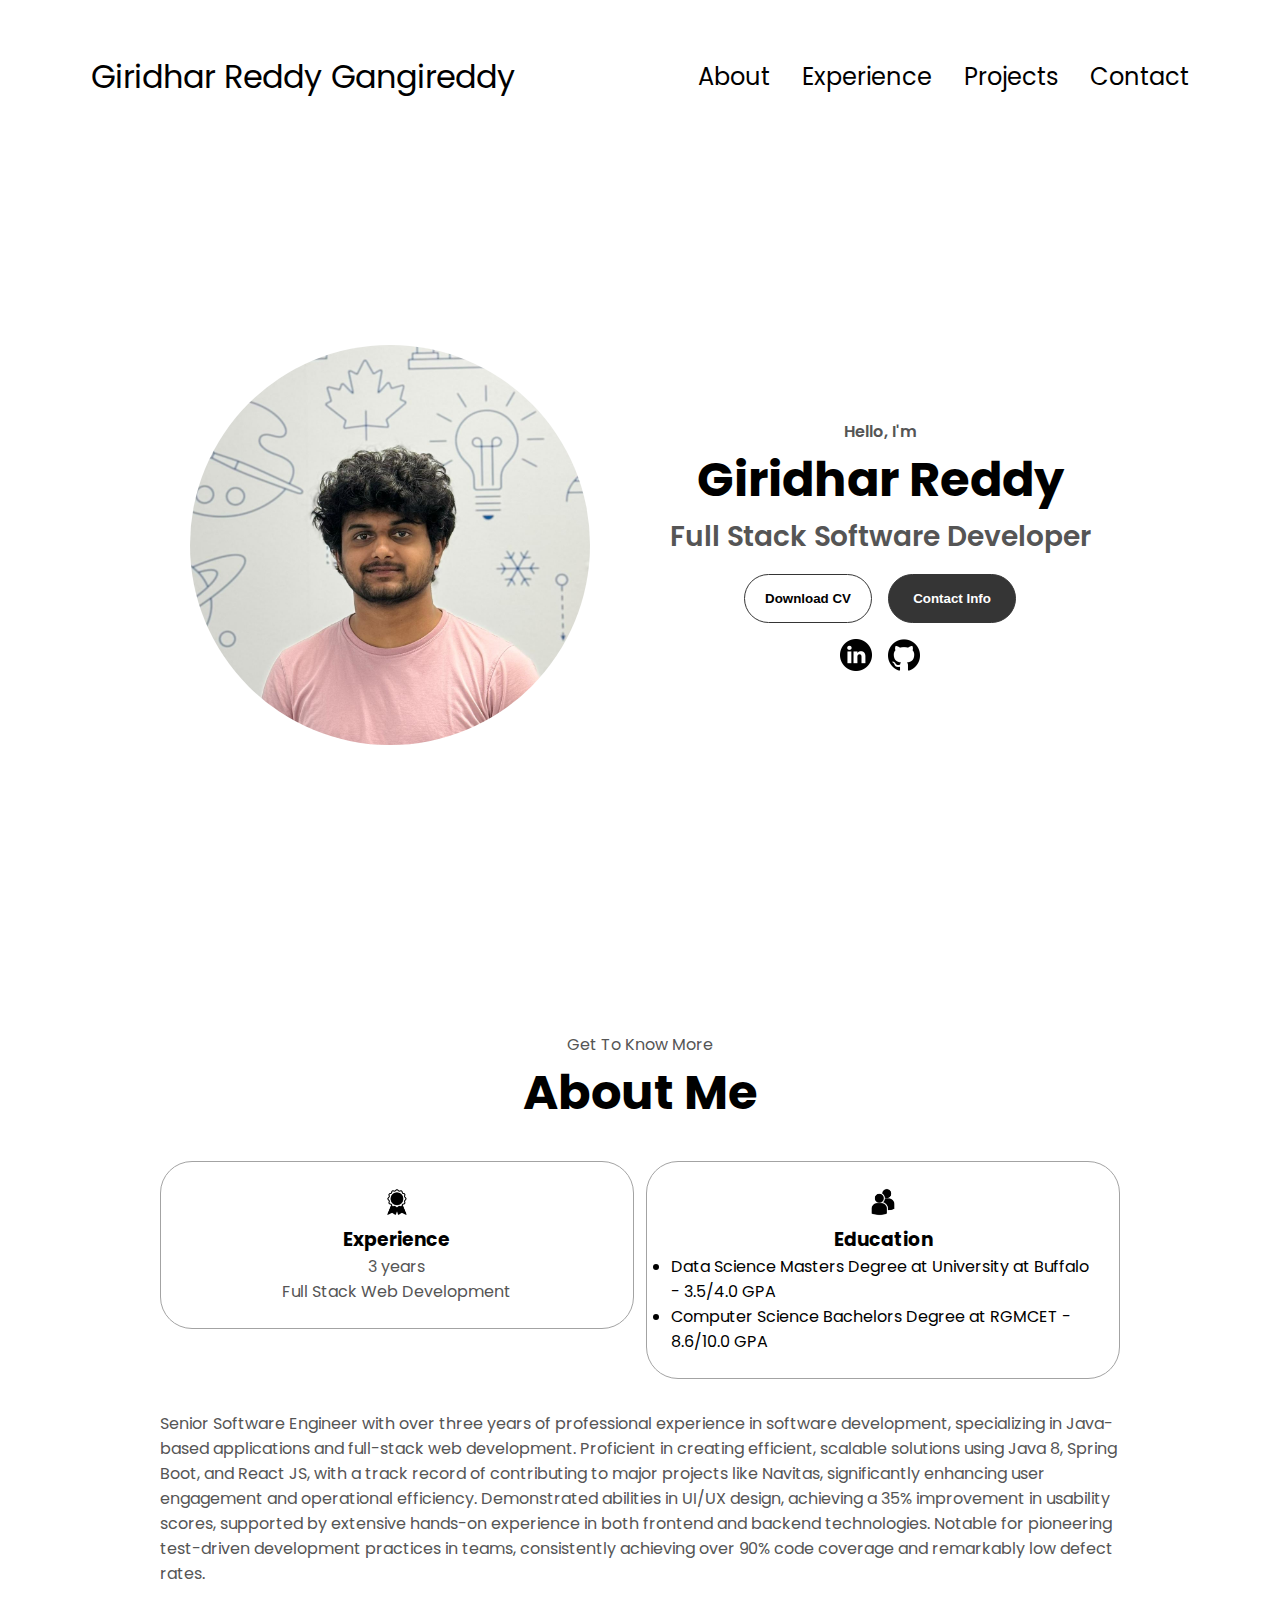
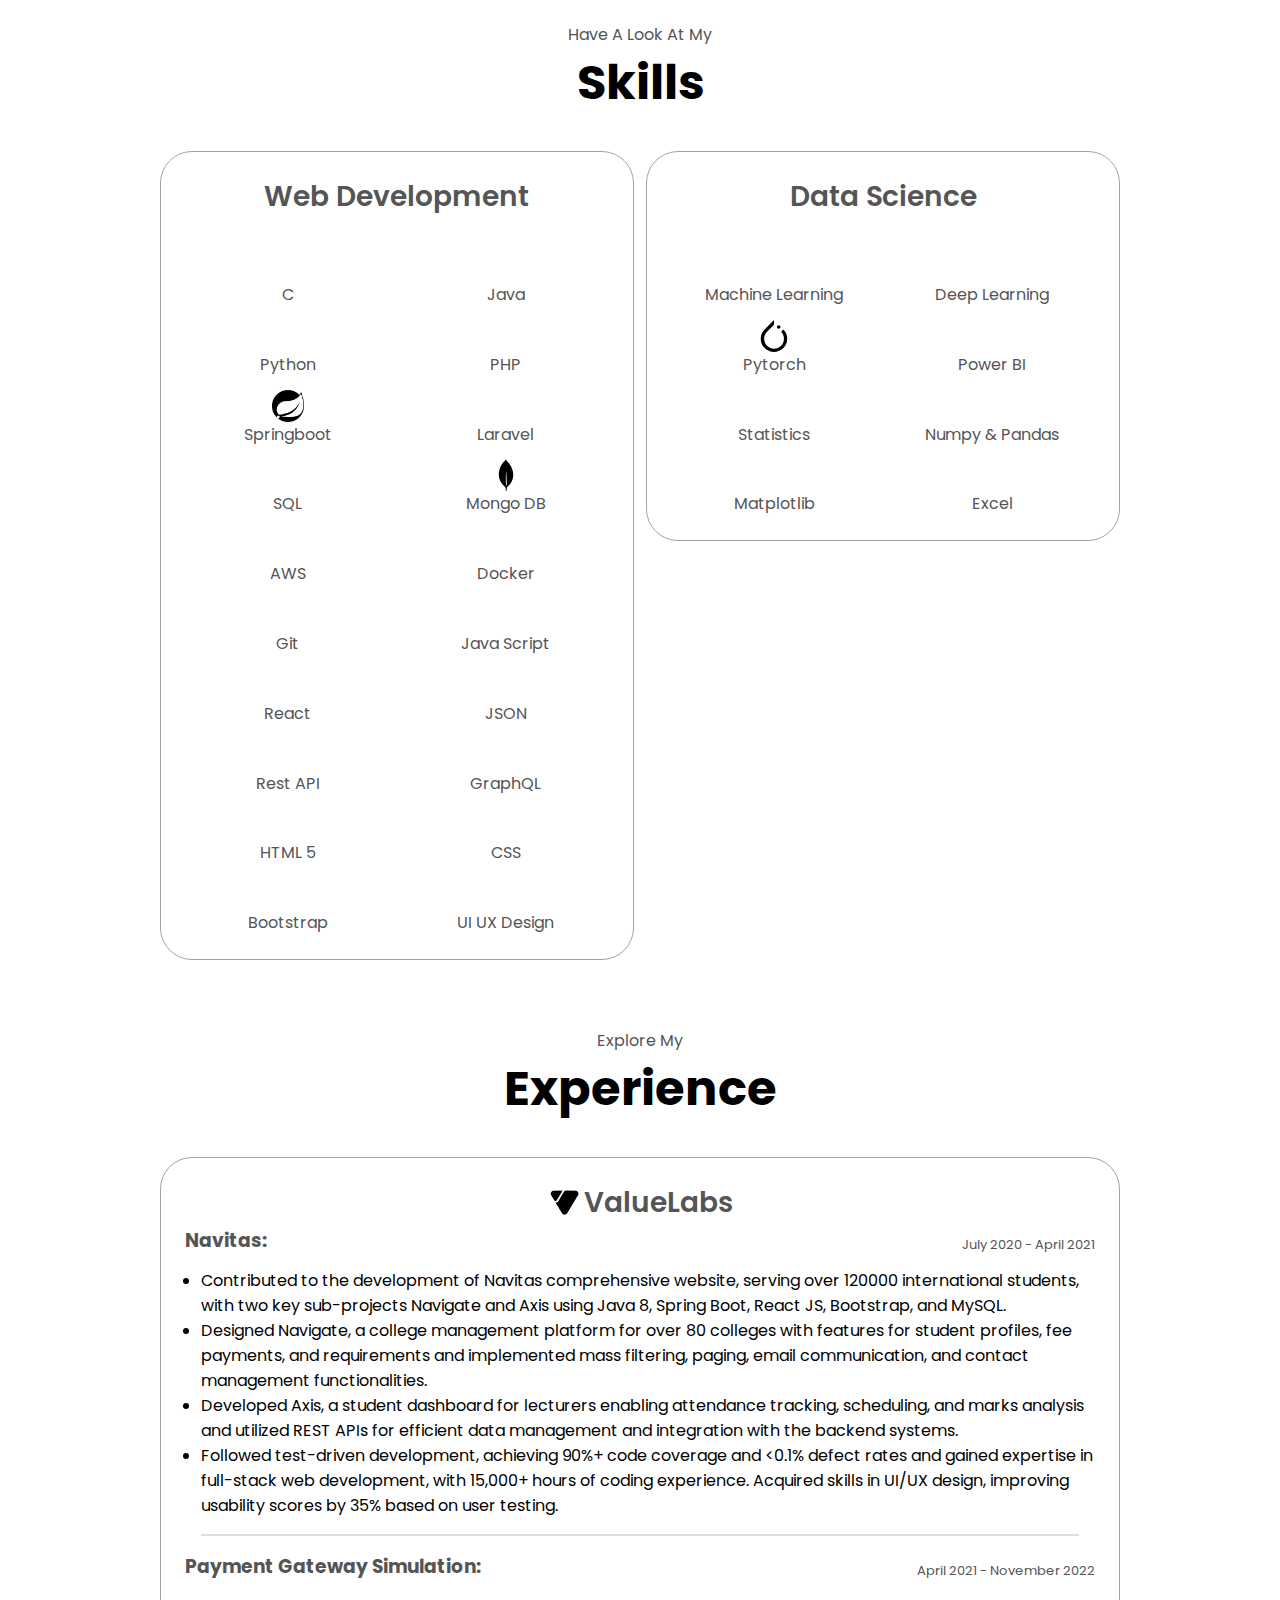
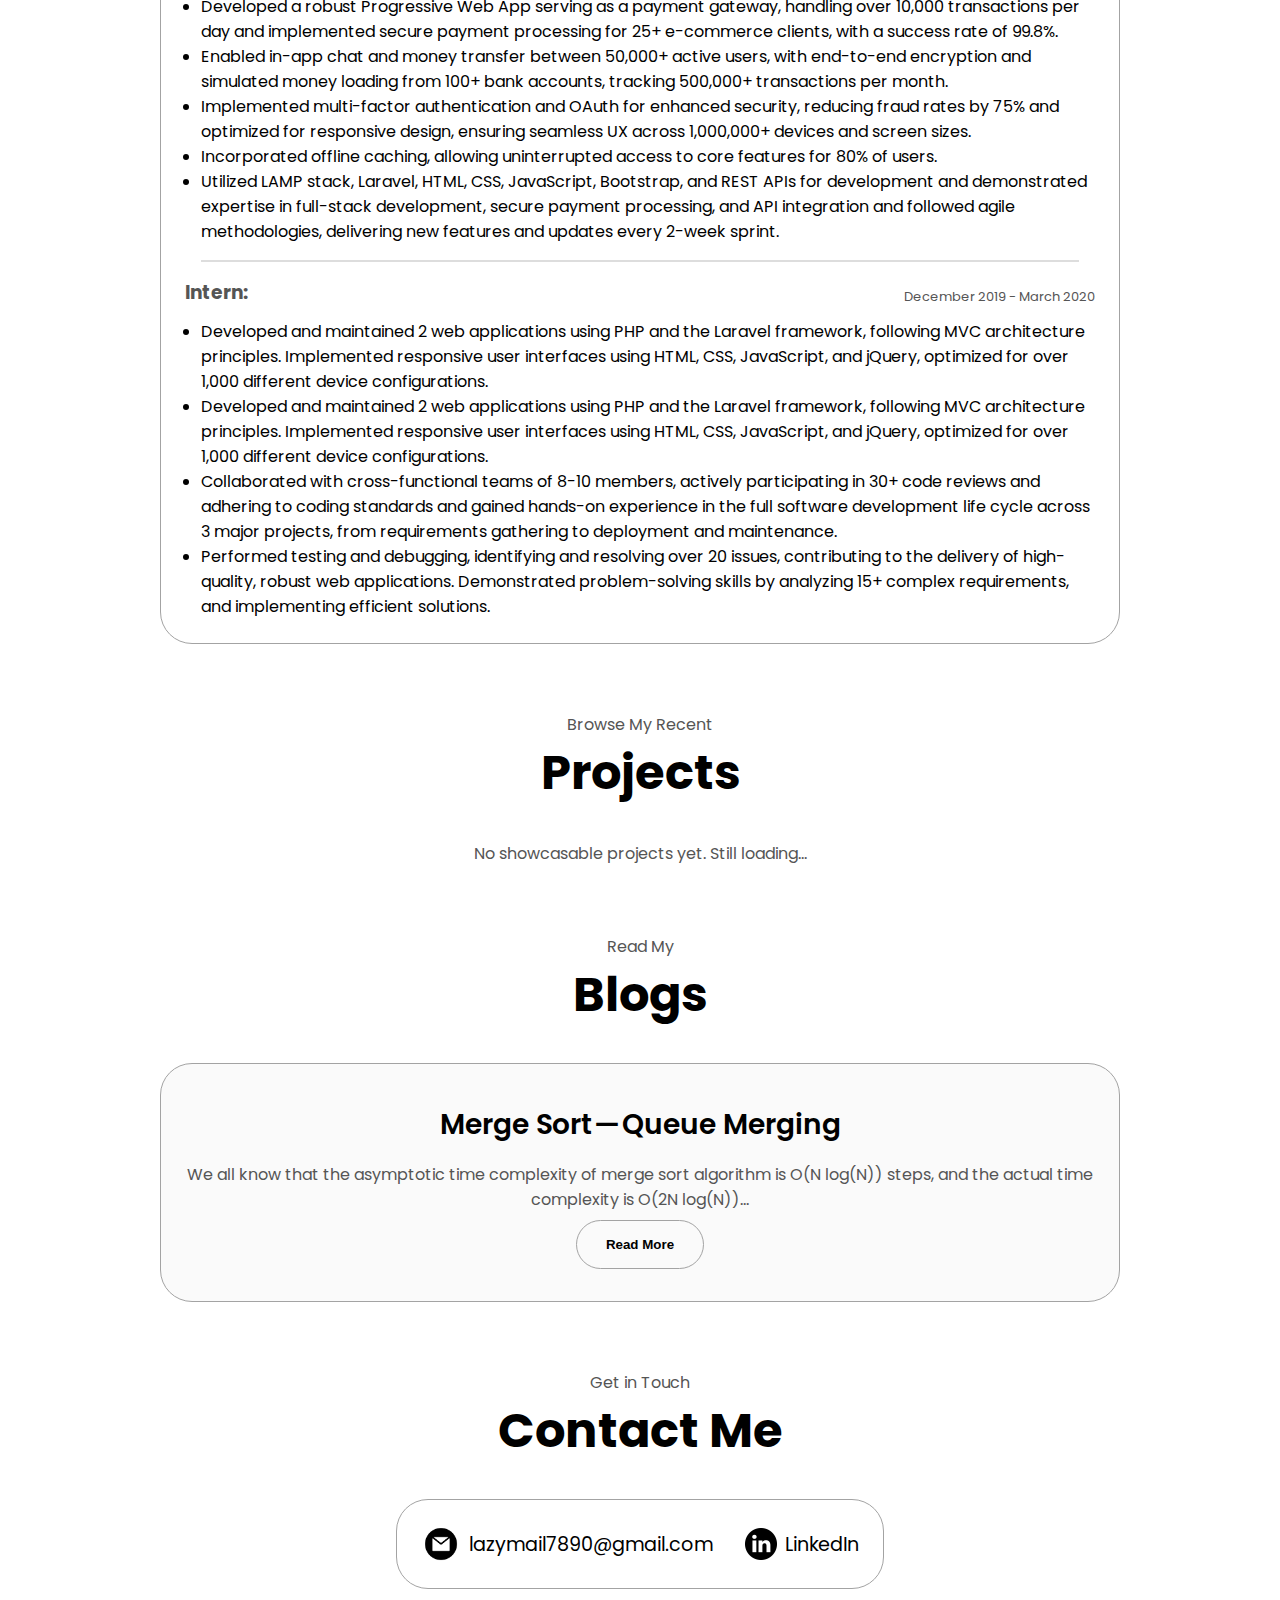
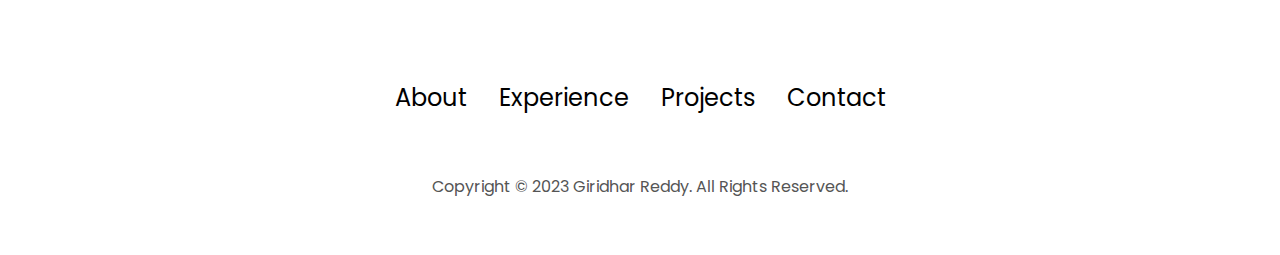
==== commit 33b7a597: "Commented out the projects section. Added blogs section." ====
--- a/index.html
+++ b/index.html
@@ -104,8 +104,10 @@
                 class="icon"
               />
               <h3>Education</h3>
-              <li>Data Science Masters Degree at University at Buffalo - 3.5/4.0 GPA</li>
-              <li>Computer Science Bachelors Degree at RGMCET - 8.6/10.0 GPA</li>
+              <ul style="text-align: left;">
+                <li>Data Science Masters Degree at University at Buffalo - 3.5/4.0 GPA</li>
+                <li>Computer Science Bachelors Degree at RGMCET - 8.6/10.0 GPA</li>
+              </ul>
               <!-- <p>Data Science Masters Degree at University at Buffalo - 3.5/4.0<br />Computer Science Bachelors Degree at RGMCET - 8.6/10.0</p> -->
             </div>
           </div>
@@ -465,7 +467,8 @@
       <h1 class="title">Projects</h1>
       <div class="experience-details-container">
         <div class="about-containers">
-          <div class="details-container color-container">
+          <p>No showcasable projects yet. Still loading...</p>
+          <!-- <div class="details-container color-container">
             <div class="article-container">
               <img
                 src="./assets/project-1.png"
@@ -536,7 +539,7 @@
                 Live Demo
               </button>
             </div>
-          </div>
+          </div> -->
         </div>
       </div>
       <!-- <img
@@ -546,6 +549,95 @@
         onclick="location.href='./#contact'"
       /> -->
     </section>
+
+
+    <section id="projects">
+      <p class="section__text__p1">Read My</p>
+      <h1 class="title">Blogs</h1>
+      <div class="experience-details-container">
+        <div class="about-containers">
+          <div class="details-container color-container">
+            <div class="article-container">
+              <i class="fa-brands fa-medium fa-4x"></i>
+            </div>
+            <h2 class="experience-sub-title project-title">Merge Sort — Queue Merging</h2>
+            <p>We all know that the asymptotic time complexity of merge sort algorithm is O(N log(N)) steps, and the actual time complexity is O(2N log(N))...</p>
+            <div class="btn-container">
+              <button
+                class="btn btn-color-2 project-btn"
+                style="margin: 0.5rem;"
+                onclick="location.href='https://medium.com/@giridhar.reddy012/merge-sort-queue-merging-28b401e1eb95'"
+              >
+                Read More
+              </button>
+              <!-- <button
+                class="btn btn-color-2 project-btn"
+                onclick="location.href='https://github.com/'"
+              >
+                Live Demo
+              </button> -->
+            </div>
+          </div>
+          <!-- <div class="details-container color-container">
+            <div class="article-container">
+              <img
+                src="./assets/project-2.png"
+                alt="Project 2"
+                class="project-img"
+              />
+            </div>
+            <h2 class="experience-sub-title project-title">Project Two</h2>
+            <div class="btn-container">
+              <button
+                class="btn btn-color-2 project-btn"
+                onclick="location.href='https://github.com/'"
+              >
+                Github
+              </button>
+              <button
+                class="btn btn-color-2 project-btn"
+                onclick="location.href='https://github.com/'"
+              >
+                Live Demo
+              </button>
+            </div>
+          </div> -->
+          <!-- <div class="details-container color-container">
+            <div class="article-container">
+              <img
+                src="./assets/project-3.png"
+                alt="Project 3"
+                class="project-img"
+              />
+            </div>
+            <h2 class="experience-sub-title project-title">Project Three</h2>
+            <div class="btn-container">
+              <button
+                class="btn btn-color-2 project-btn"
+                onclick="location.href='https://github.com/'"
+              >
+                Github
+              </button>
+              <button
+                class="btn btn-color-2 project-btn"
+                onclick="location.href='https://github.com/'"
+              >
+                Live Demo
+              </button>
+            </div>
+          </div> -->
+          
+        </div>
+      </div>
+      <!-- <img
+        src="./assets/arrow.png"
+        alt="Arrow icon"
+        class="icon arrow"
+        onclick="location.href='./#contact'"
+      /> -->
+    </section>
+
+
     <section id="contact">
       <p class="section__text__p1">Get in Touch</p>
       <h1 class="title">Contact Me</h1>
--- a/style.css
+++ b/style.css
@@ -9,7 +9,7 @@
 
 body {
   font-family: "Poppins", sans-serif;
-  overflow-x: hidden;
+  overflow-x: hidden; 
 }
 
 html {
@@ -302,6 +302,7 @@
 }
 
 .details-container {
+  height: fit-content;
   padding: 1.5rem;
   flex: 1;
   background: white;
@@ -451,4 +452,22 @@
   flex-direction: column; 
   align-items: center; 
   justify-content: center;
-}+}
+/* 
+.dark-mode {
+
+  background-color: color-mix(in srgb, Canvas, CanvasText 2.5%);
+  color: color-mix(in srgb, CanvasText, Canvas 15%);
+}
+
+.light-mode {
+  background-color: #fff;
+  color: rgb(85, 85, 85);
+}
+
+body {
+  background-color: #000;
+  color: #fff;
+  /* background-color: color-mix(in srgb, Canvas, CanvasText 2.5%);
+  color: color-mix(in srgb, CanvasText, Canvas 15%);
+} */